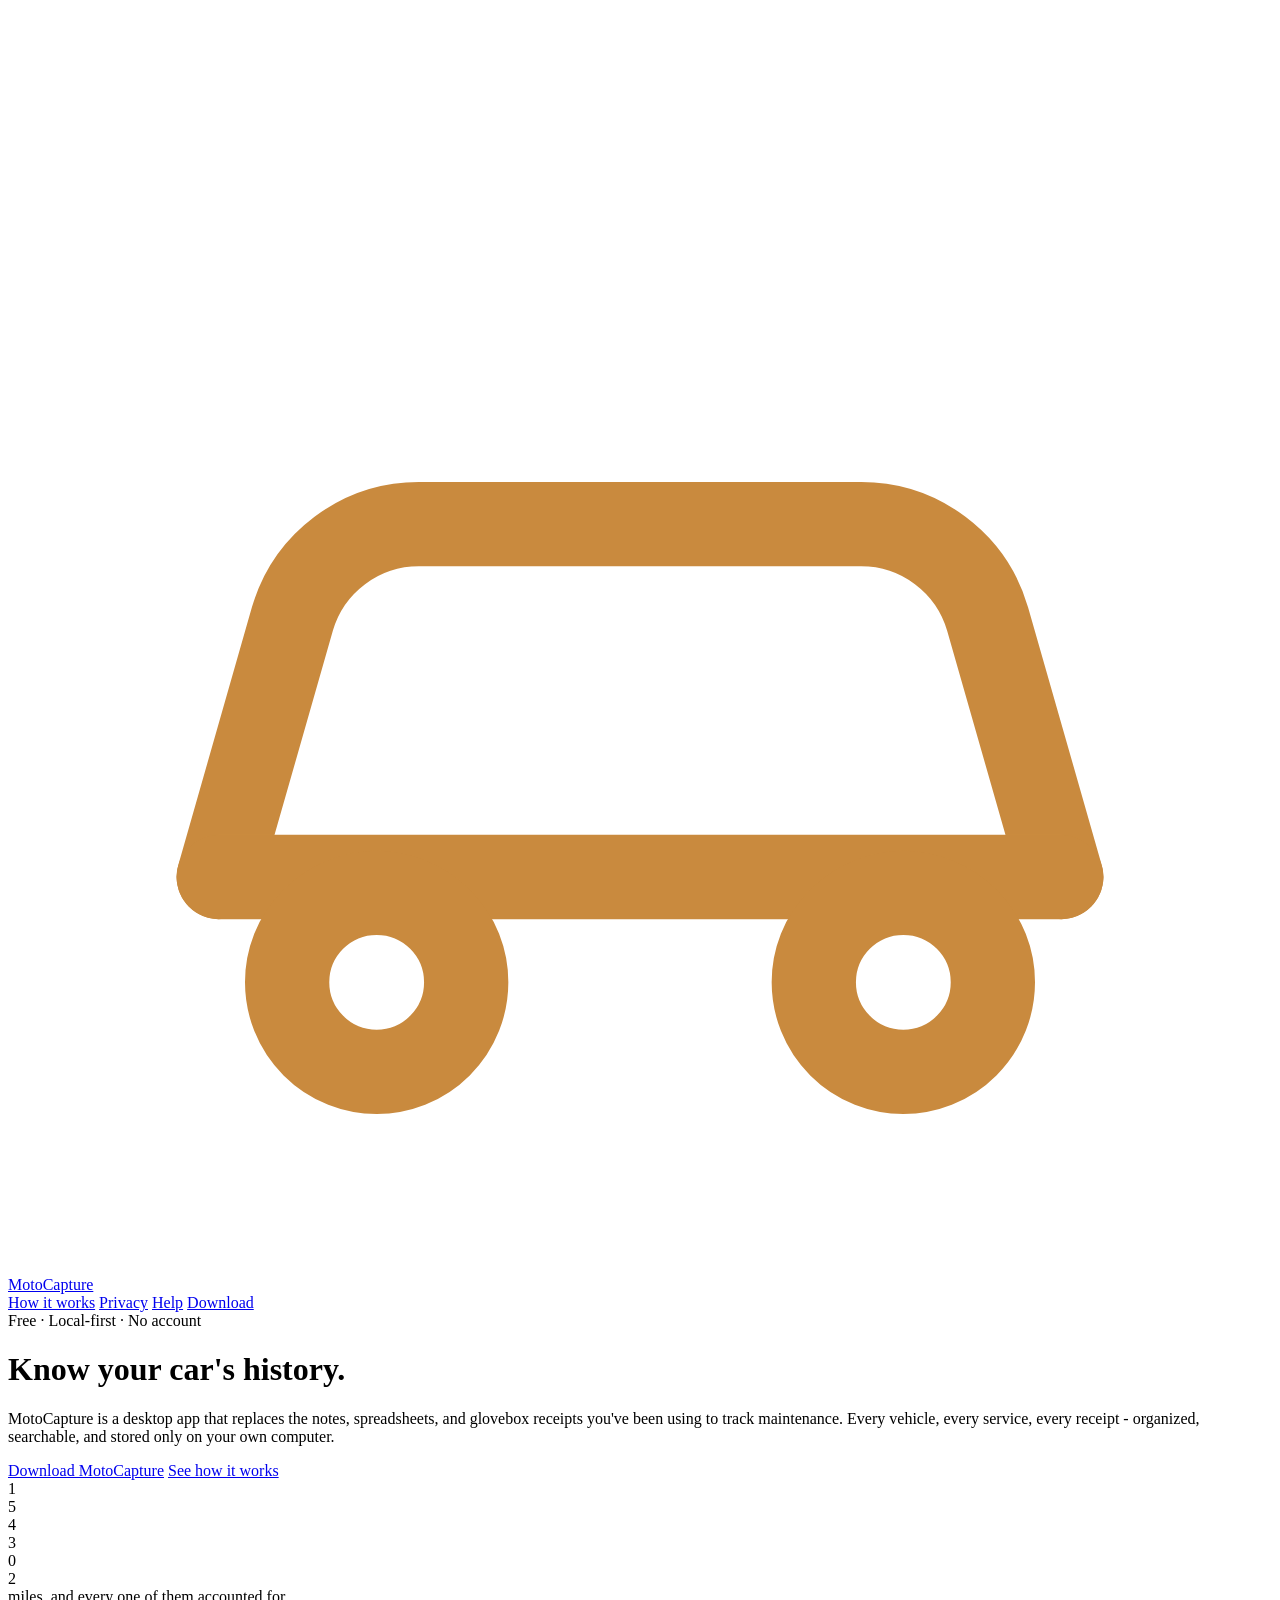
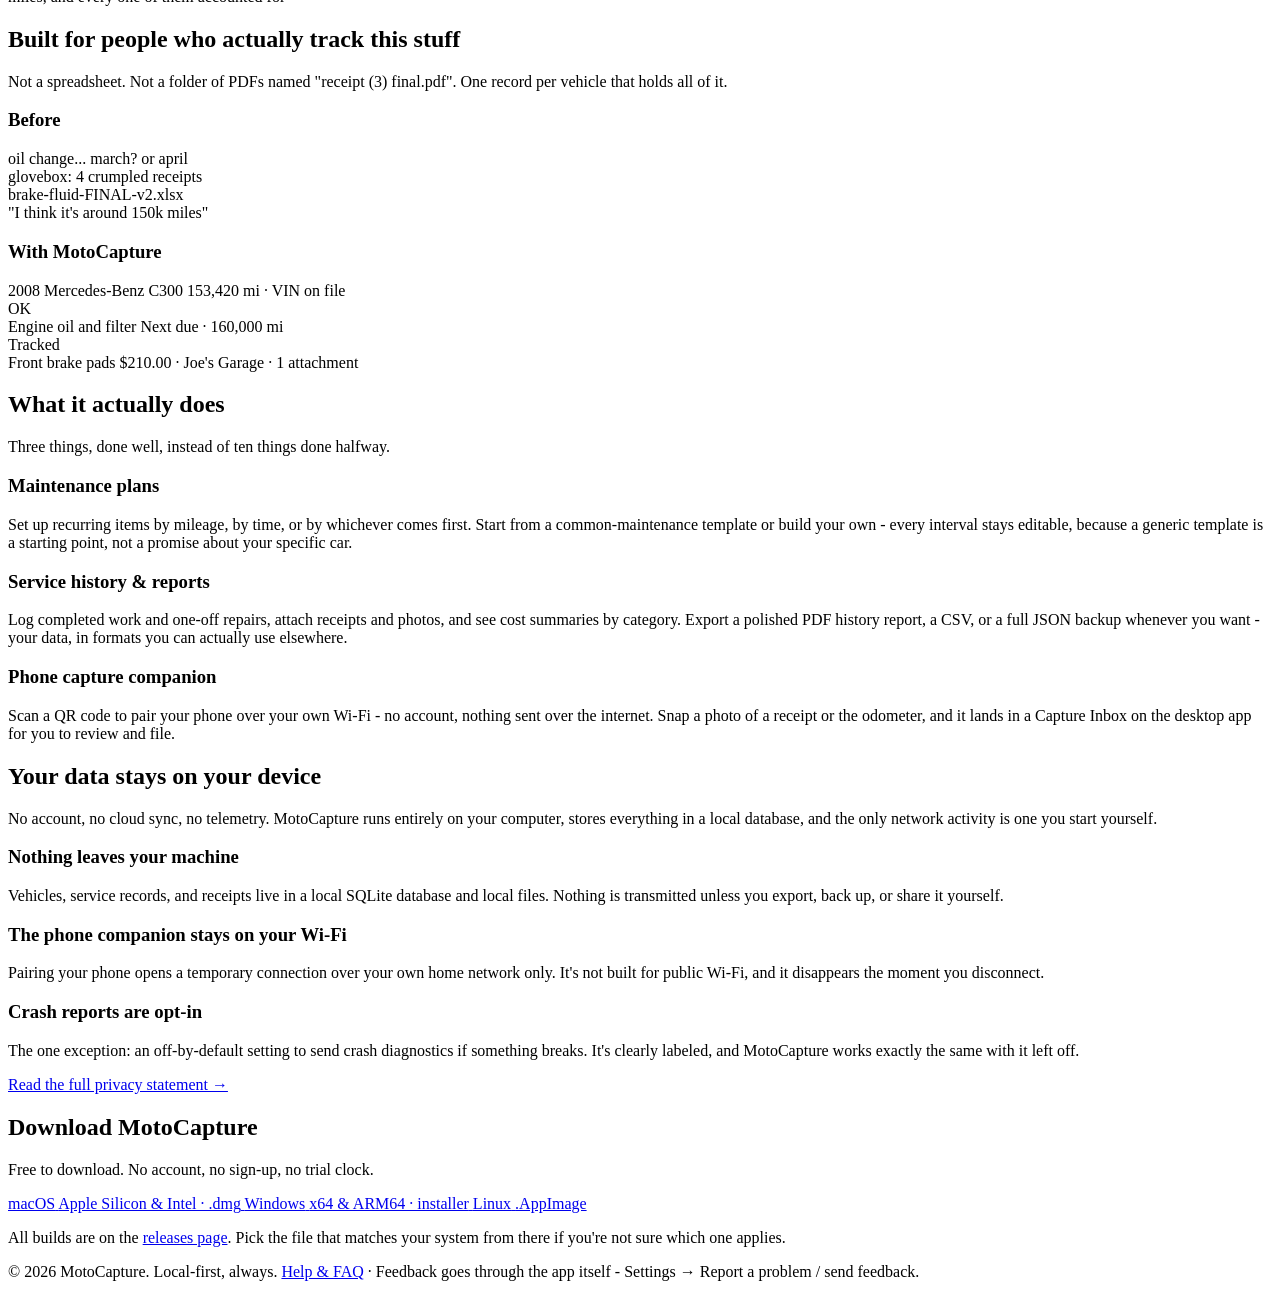
==== docs/index.html @ 17eb9c95 "Add initial HTML structure for MotoCapture app This file contains the complete HTML structure for th" ====
<!doctype html>
<html lang="en">
<head>
<meta charset="UTF-8" />
<meta name="viewport" content="width=device-width, initial-scale=1.0" />
<title>MotoCapture - Know your car's history</title>
<meta name="description" content="A local-first, free, privacy-focused vehicle maintenance and ownership history app. Your data stays on your device." />
<link rel="icon" type="image/svg+xml" href="data:image/svg+xml,%3Csvg xmlns='http://www.w3.org/2000/svg' viewBox='0 0 24 24'%3E%3Crect width='24' height='24' rx='5' fill='%2314161a'/%3E%3Cpath d='M4 16.5 5.4 11.6A2.5 2.5 0 0 1 7.8 9.8h8.4a2.5 2.5 0 0 1 2.4 1.8l1.4 4.9' stroke='%23c98a3e' stroke-width='1.6' fill='none' stroke-linecap='round' stroke-linejoin='round'/%3E%3Cpath d='M4 16.5h16' stroke='%23c98a3e' stroke-width='1.6' fill='none' stroke-linecap='round'/%3E%3Ccircle cx='7' cy='18.5' r='1.6' fill='%23c98a3e'/%3E%3Ccircle cx='17' cy='18.5' r='1.6' fill='%23c98a3e'/%3E%3C/svg%3E" />
<link rel="stylesheet" href="style.css" />
</head>
<body>

<nav class="site-nav">
  <div class="wrap">
    <a class="brand" href="#top">
      <svg class="brand-mark" viewBox="0 0 24 24" fill="none" stroke="#c98a3e" stroke-width="1.6" stroke-linecap="round" stroke-linejoin="round">
        <path d="M4 16.5 5.4 11.6A2.5 2.5 0 0 1 7.8 9.8h8.4a2.5 2.5 0 0 1 2.4 1.8l1.4 4.9" />
        <path d="M4 16.5h16" />
        <circle cx="7" cy="18.5" r="1.7" />
        <circle cx="17" cy="18.5" r="1.7" />
      </svg>
      MotoCapture
    </a>
    <div class="nav-links">
      <a href="#how-it-works">How it works</a>
      <a href="#privacy">Privacy</a>
      <a href="help.html">Help</a>
      <a href="#download" class="nav-cta">Download</a>
    </div>
  </div>
</nav>

<header class="hero" id="top">
  <div class="wrap">
    <span class="eyebrow">Free · Local-first · No account</span>
    <h1>Know your car's history.</h1>
    <p class="lede">
      MotoCapture is a desktop app that replaces the notes, spreadsheets, and glovebox
      receipts you've been using to track maintenance. Every vehicle, every service,
      every receipt - organized, searchable, and stored only on your own computer.
    </p>

    <div class="hero-ctas">
      <a class="btn btn-primary" href="#download">Download MotoCapture</a>
      <a class="btn btn-secondary" href="#how-it-works">See how it works</a>
    </div>

    <div>
      <div class="odometer" id="odometer" aria-hidden="true">
        <div class="odometer-digit"><span data-d>1</span></div>
        <div class="odometer-digit"><span data-d>5</span></div>
        <div class="odometer-digit"><span data-d>4</span></div>
        <div class="odometer-digit"><span data-d>3</span></div>
        <div class="odometer-digit"><span data-d>0</span></div>
        <div class="odometer-digit"><span data-d>2</span></div>
      </div>
      <div class="odometer-caption">miles, and every one of them accounted for</div>
    </div>
  </div>
</header>

<section class="block" id="how-it-works">
  <div class="wrap">
    <h2>Built for people who actually track this stuff</h2>
    <p class="section-lede">
      Not a spreadsheet. Not a folder of PDFs named "receipt (3) final.pdf". One record per
      vehicle that holds all of it.
    </p>

    <div class="compare">
      <div class="compare-col">
        <h3>Before</h3>
        <div class="scatter-notes">
          <div class="scatter-note">oil change... march? or april</div>
          <div class="scatter-note">glovebox: 4 crumpled receipts</div>
          <div class="scatter-note">brake-fluid-FINAL-v2.xlsx</div>
          <div class="scatter-note">"I think it's around 150k miles"</div>
        </div>
      </div>
      <div class="compare-col">
        <h3>With MotoCapture</h3>
        <div class="mock-row">
          <div>
            <span class="mname">2008 Mercedes-Benz C300</span>
            <span class="mmeta">153,420 mi · VIN on file</span>
          </div>
          <span class="mock-badge">OK</span>
        </div>
        <div class="mock-row">
          <div>
            <span class="mname">Engine oil and filter</span>
            <span class="mmeta">Next due · 160,000 mi</span>
          </div>
          <span class="mock-badge">Tracked</span>
        </div>
        <div class="mock-row">
          <div>
            <span class="mname">Front brake pads</span>
            <span class="mmeta">$210.00 · Joe's Garage · 1 attachment</span>
          </div>
        </div>
      </div>
    </div>
  </div>
</section>

<section class="block">
  <div class="wrap">
    <h2>What it actually does</h2>
    <p class="section-lede">Three things, done well, instead of ten things done halfway.</p>

    <div class="feature-row">
      <h3>Maintenance plans</h3>
      <p>
        Set up recurring items by mileage, by time, or by whichever comes first. Start from
        a common-maintenance template or build your own - every interval stays editable,
        because a generic template is a starting point, not a promise about your specific car.
      </p>
    </div>

    <div class="feature-row">
      <h3>Service history &amp; reports</h3>
      <p>
        Log completed work and one-off repairs, attach receipts and photos, and see cost
        summaries by category. Export a polished PDF history report, a CSV, or a full JSON
        backup whenever you want - your data, in formats you can actually use elsewhere.
      </p>
    </div>

    <div class="feature-row">
      <h3>Phone capture companion</h3>
      <p>
        Scan a QR code to pair your phone over your own Wi-Fi - no account, nothing sent
        over the internet. Snap a photo of a receipt or the odometer, and it lands in a
        Capture Inbox on the desktop app for you to review and file.
      </p>
    </div>
  </div>
</section>

<section class="block" id="privacy">
  <div class="wrap">
    <h2>Your data stays on your device</h2>
    <p class="section-lede">
      No account, no cloud sync, no telemetry. MotoCapture runs entirely on your computer,
      stores everything in a local database, and the only network activity is one you
      start yourself.
    </p>

    <div class="feature-row">
      <h3>Nothing leaves your machine</h3>
      <p>
        Vehicles, service records, and receipts live in a local SQLite database and local
        files. Nothing is transmitted unless you export, back up, or share it yourself.
      </p>
    </div>

    <div class="feature-row">
      <h3>The phone companion stays on your Wi-Fi</h3>
      <p>
        Pairing your phone opens a temporary connection over your own home network only.
        It's not built for public Wi-Fi, and it disappears the moment you disconnect.
      </p>
    </div>

    <div class="feature-row">
      <h3>Crash reports are opt-in</h3>
      <p>
        The one exception: an off-by-default setting to send crash diagnostics if
        something breaks. It's clearly labeled, and MotoCapture works exactly the same
        with it left off.
      </p>
    </div>

    <p class="fineprint"><a href="help.html#privacy">Read the full privacy statement →</a></p>
  </div>
</section>

<section class="block" id="download">
  <div class="wrap">
    <h2>Download MotoCapture</h2>
    <p class="section-lede">Free to download. No account, no sign-up, no trial clock.</p>

    <div class="download-grid" id="download-grid">
      <a class="download-card" data-os="mac" href="https://github.com/JaggerO/motocapture-releases/releases/latest">
        <span class="os">macOS</span>
        <span class="fmt">Apple Silicon &amp; Intel · .dmg</span>
      </a>
      <a class="download-card" data-os="windows" href="https://github.com/JaggerO/motocapture-releases/releases/latest">
        <span class="os">Windows</span>
        <span class="fmt">x64 &amp; ARM64 · installer</span>
      </a>
      <a class="download-card" data-os="linux" href="https://github.com/JaggerO/motocapture-releases/releases/latest">
        <span class="os">Linux</span>
        <span class="fmt">.AppImage</span>
      </a>
    </div>

    <p class="fineprint">
      All builds are on the
      <a href="https://github.com/JaggerO/motocapture-releases/releases/latest">releases page</a>.
      Pick the file that matches your system from there if you're not sure which one applies.
    </p>
  </div>
</section>

<footer>
  <div class="wrap">
    <span>© <span id="year"></span> MotoCapture. Local-first, always.</span>
    <span>
      <a href="help.html">Help &amp; FAQ</a> ·
      Feedback goes through the app itself - Settings → Report a problem / send feedback.
    </span>
  </div>
</footer>

<script>
  document.getElementById('year').textContent = new Date().getFullYear();

  // Highlights the download card matching the visitor's OS - doesn't
  // change where any button links to (every card points at the same
  // releases page), just points at the likely-right one.
  (function highlightPlatform() {
    var ua = navigator.userAgent;
    var os = /Mac/.test(ua) ? 'mac' : /Win/.test(ua) ? 'windows' : /Linux/.test(ua) ? 'linux' : null;
    if (!os) return;
    var card = document.querySelector('.download-card[data-os="' + os + '"]');
    if (card) card.classList.add('recommended');
  })();

  // Ambient odometer tick - a slow, occasional increment, not a fast
  // arcade-style counter. Frozen for reduced-motion users.
  (function tickOdometer() {
    var prefersReduced = window.matchMedia('(prefers-reduced-motion: reduce)').matches;
    if (prefersReduced) return;

    var digits = Array.prototype.slice.call(
      document.querySelectorAll('#odometer [data-d]')
    );

    function increment() {
      for (var i = digits.length - 1; i >= 0; i--) {
        var el = digits[i];
        var val = parseInt(el.textContent, 10);
        var next = (val + 1) % 10;
        el.textContent = String(next);
        el.style.transform = 'translateY(-4px)';
        setTimeout(function (e) { e.style.transform = 'translateY(0)'; }, 120, el);
        if (next !== 0) break; // only carry into the next wheel on rollover
      }
    }

    setInterval(increment, 4000);
  })();
</script>

</body>
</html>
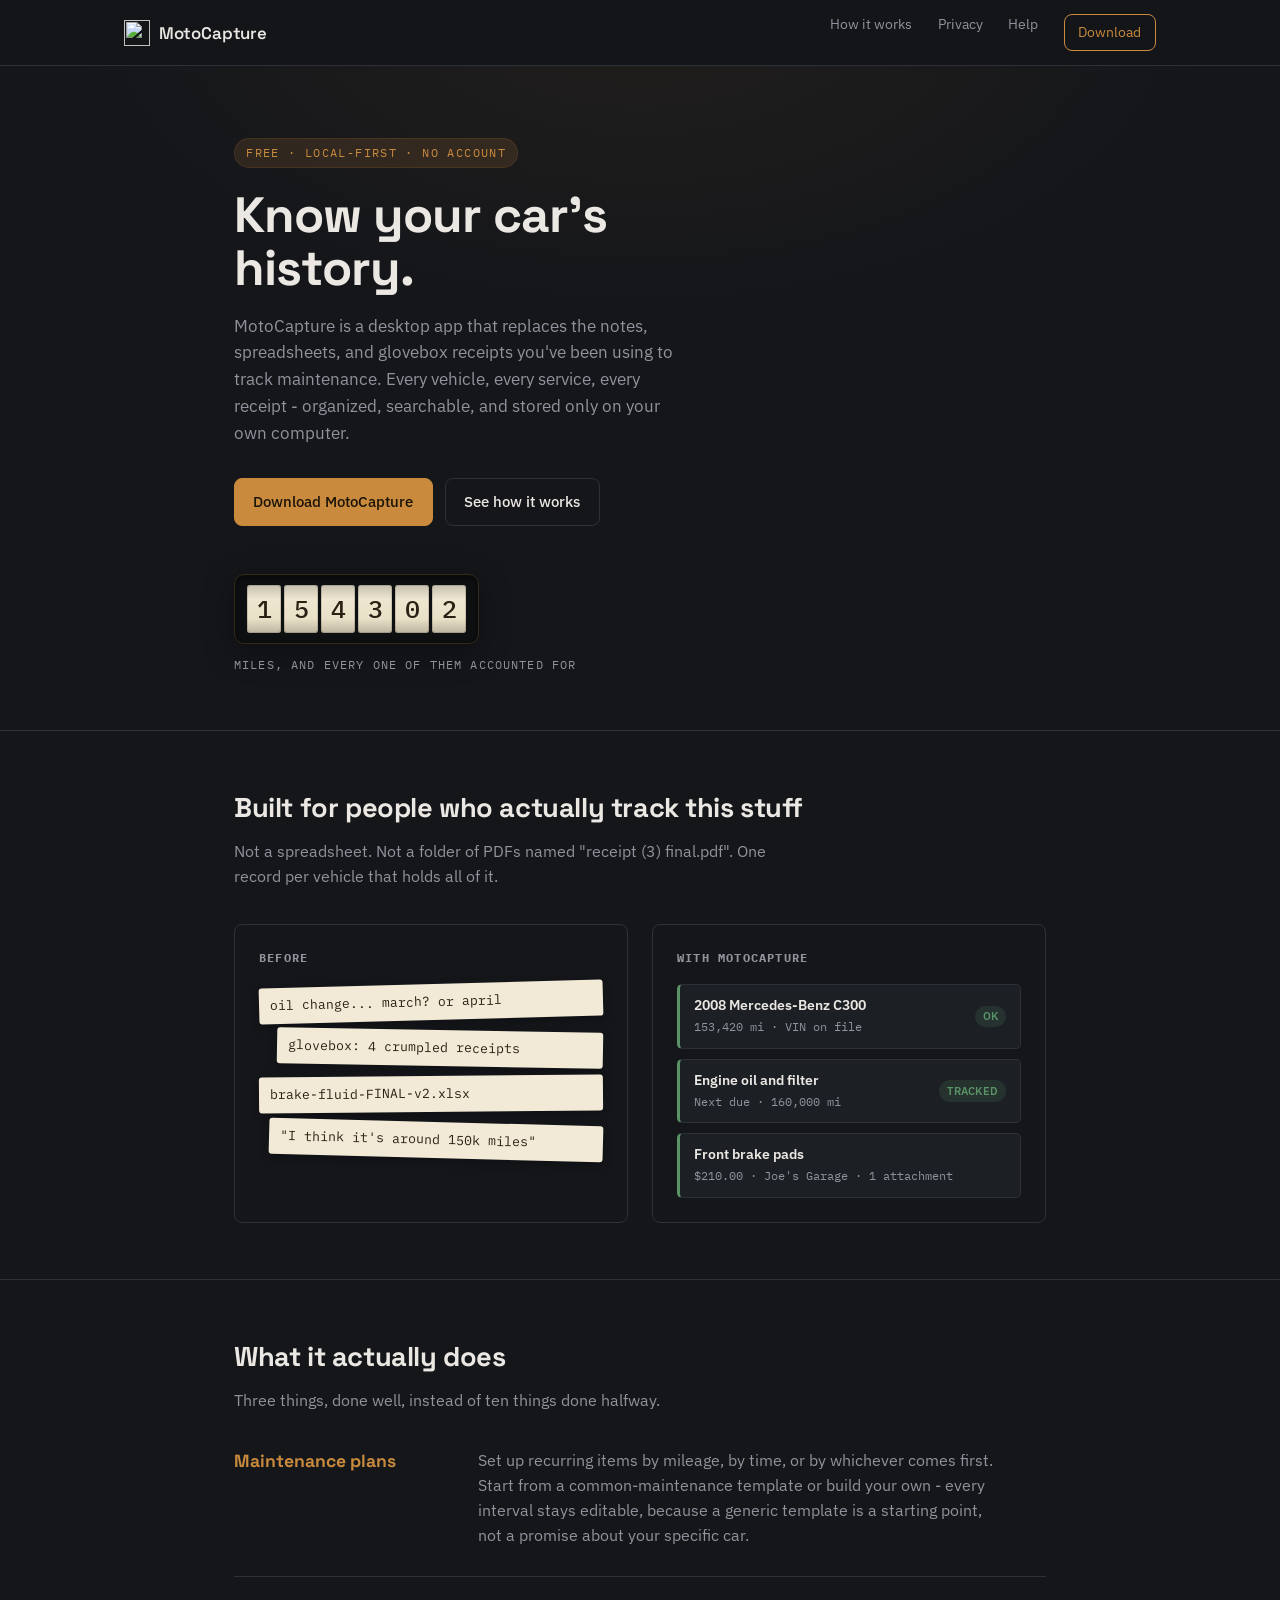
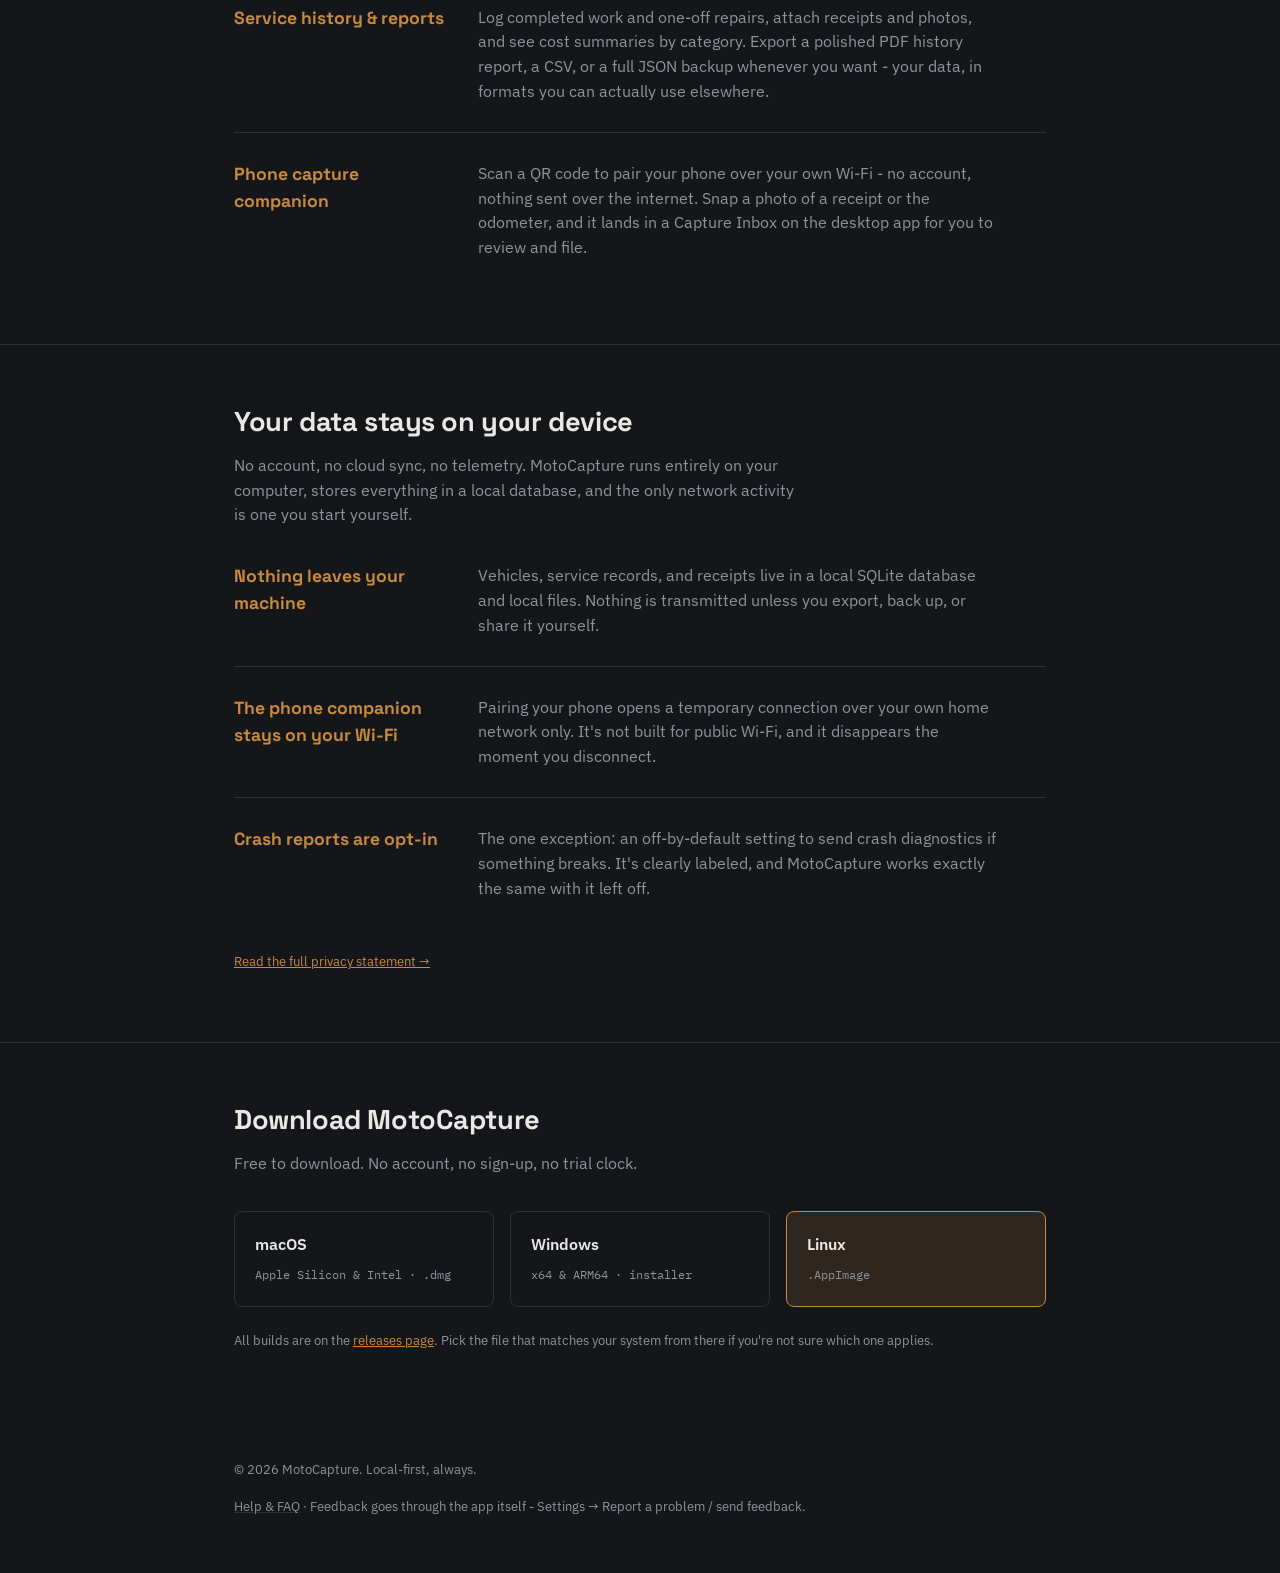
==== commit 00eecd4d: "Replace SVG logo with PNG image" ====
--- a/docs/index.html
+++ b/docs/index.html
@@ -5,7 +5,7 @@
 <meta name="viewport" content="width=device-width, initial-scale=1.0" />
 <title>MotoCapture - Know your car's history</title>
 <meta name="description" content="A local-first, free, privacy-focused vehicle maintenance and ownership history app. Your data stays on your device." />
-<link rel="icon" type="image/svg+xml" href="data:image/svg+xml,%3Csvg xmlns='http://www.w3.org/2000/svg' viewBox='0 0 24 24'%3E%3Crect width='24' height='24' rx='5' fill='%2314161a'/%3E%3Cpath d='M4 16.5 5.4 11.6A2.5 2.5 0 0 1 7.8 9.8h8.4a2.5 2.5 0 0 1 2.4 1.8l1.4 4.9' stroke='%23c98a3e' stroke-width='1.6' fill='none' stroke-linecap='round' stroke-linejoin='round'/%3E%3Cpath d='M4 16.5h16' stroke='%23c98a3e' stroke-width='1.6' fill='none' stroke-linecap='round'/%3E%3Ccircle cx='7' cy='18.5' r='1.6' fill='%23c98a3e'/%3E%3Ccircle cx='17' cy='18.5' r='1.6' fill='%23c98a3e'/%3E%3C/svg%3E" />
+<link rel="icon" type="image/png" href="favicon.png" />
 <link rel="stylesheet" href="style.css" />
 </head>
 <body>
@@ -13,12 +13,7 @@
 <nav class="site-nav">
   <div class="wrap">
     <a class="brand" href="#top">
-      <svg class="brand-mark" viewBox="0 0 24 24" fill="none" stroke="#c98a3e" stroke-width="1.6" stroke-linecap="round" stroke-linejoin="round">
-        <path d="M4 16.5 5.4 11.6A2.5 2.5 0 0 1 7.8 9.8h8.4a2.5 2.5 0 0 1 2.4 1.8l1.4 4.9" />
-        <path d="M4 16.5h16" />
-        <circle cx="7" cy="18.5" r="1.7" />
-        <circle cx="17" cy="18.5" r="1.7" />
-      </svg>
+      <img class="brand-mark" src="logo.png" alt="" width="26" height="26" />
       MotoCapture
     </a>
     <div class="nav-links">
--- a/docs/style.css
+++ b/docs/style.css
@@ -0,0 +1,476 @@
+@import url('https://fonts.googleapis.com/css2?family=Space+Grotesk:wght@500;600;700&family=IBM+Plex+Sans:wght@400;500;600&family=IBM+Plex+Mono:wght@400;500&display=swap');
+
+:root {
+  --bg: #14161a;
+  --surface: #1c1f24;
+  --surface-2: #20242b;
+  --border: #2c3038;
+  --text: #ebe8e3;
+  --text-muted: #8f939b;
+  --accent: #c98a3e;
+  --accent-hover: #dd9c4f;
+  --accent-muted: rgba(201, 138, 62, 0.14);
+  --verdigris: #5a9367;
+  --paper: #f2ead6;
+  --paper-ink: #2a2114;
+  --radius: 8px;
+  --font-display: 'Space Grotesk', sans-serif;
+  --font-body: 'IBM Plex Sans', -apple-system, 'Segoe UI', sans-serif;
+  --font-mono: 'IBM Plex Mono', ui-monospace, 'SF Mono', monospace;
+  --content-width: 860px;
+}
+
+* { box-sizing: border-box; }
+
+html { scroll-behavior: smooth; }
+
+body {
+  margin: 0;
+  background: var(--bg);
+  color: var(--text);
+  font-family: var(--font-body);
+  line-height: 1.55;
+}
+
+img, svg { max-width: 100%; }
+
+a { color: var(--accent); }
+a:hover { color: var(--accent-hover); }
+
+.mono { font-family: var(--font-mono); font-variant-numeric: tabular-nums; }
+
+.wrap {
+  max-width: var(--content-width);
+  margin: 0 auto;
+  padding: 0 1.5rem;
+}
+
+/* --- Nav --- */
+
+.site-nav {
+  position: sticky;
+  top: 0;
+  z-index: 20;
+  background: rgba(20, 22, 26, 0.88);
+  backdrop-filter: blur(8px);
+  border-bottom: 1px solid var(--border);
+}
+
+.site-nav .wrap {
+  max-width: 1080px;
+  display: flex;
+  align-items: center;
+  justify-content: space-between;
+  padding-top: 0.9rem;
+  padding-bottom: 0.9rem;
+}
+
+.brand {
+  display: flex;
+  align-items: center;
+  gap: 0.55rem;
+  text-decoration: none;
+  color: var(--text);
+  font-family: var(--font-display);
+  font-weight: 600;
+  font-size: 1.05rem;
+  letter-spacing: -0.01em;
+}
+
+.brand-mark {
+  width: 26px;
+  height: 26px;
+  flex-shrink: 0;
+}
+
+.nav-links {
+  display: flex;
+  gap: 1.6rem;
+  font-size: 0.88rem;
+}
+
+.nav-links a {
+  color: var(--text-muted);
+  text-decoration: none;
+}
+
+.nav-links a:hover { color: var(--text); }
+
+.nav-cta {
+  border: 1px solid var(--accent);
+  color: var(--accent) !important;
+  border-radius: var(--radius);
+  padding: 0.4rem 0.85rem;
+}
+
+.nav-cta:hover {
+  background: var(--accent-muted);
+  color: var(--accent-hover) !important;
+}
+
+/* --- Hero --- */
+
+.hero {
+  padding: 4.5rem 0 3.5rem;
+  border-bottom: 1px solid var(--border);
+  background:
+    radial-gradient(ellipse 900px 500px at 50% -10%, rgba(201, 138, 62, 0.08), transparent 65%),
+    var(--bg);
+}
+
+.eyebrow {
+  display: inline-block;
+  font-family: var(--font-mono);
+  font-size: 0.72rem;
+  letter-spacing: 0.12em;
+  text-transform: uppercase;
+  color: var(--accent);
+  border: 1px solid var(--accent-muted);
+  background: var(--accent-muted);
+  border-radius: 999px;
+  padding: 0.3rem 0.7rem;
+  margin-bottom: 1.25rem;
+}
+
+.hero h1 {
+  font-family: var(--font-display);
+  font-size: clamp(2.1rem, 4.4vw, 3.1rem);
+  line-height: 1.08;
+  letter-spacing: -0.02em;
+  margin: 0 0 1.1rem;
+  max-width: 15ch;
+}
+
+.hero p.lede {
+  font-size: 1.08rem;
+  color: var(--text-muted);
+  max-width: 46ch;
+  margin: 0 0 2rem;
+}
+
+.hero-ctas {
+  display: flex;
+  gap: 0.75rem;
+  flex-wrap: wrap;
+  margin-bottom: 3rem;
+}
+
+.btn {
+  display: inline-flex;
+  align-items: center;
+  gap: 0.5rem;
+  font-family: var(--font-body);
+  font-size: 0.92rem;
+  font-weight: 500;
+  text-decoration: none;
+  border-radius: var(--radius);
+  padding: 0.72rem 1.15rem;
+  border: 1px solid transparent;
+  transition: background 0.12s ease, border-color 0.12s ease, transform 0.12s ease;
+}
+
+.btn:active { transform: translateY(1px); }
+
+.btn-primary {
+  background: var(--accent);
+  color: #1a1408 !important;
+  border-color: var(--accent);
+}
+.btn-primary:hover { background: var(--accent-hover); border-color: var(--accent-hover); }
+
+.btn-secondary {
+  background: transparent;
+  color: var(--text) !important;
+  border-color: var(--border);
+}
+.btn-secondary:hover { background: var(--surface); border-color: var(--text-muted); }
+
+/* --- Odometer signature --- */
+
+.odometer {
+  display: inline-flex;
+  gap: 3px;
+  background: #0e0f11;
+  padding: 10px 12px;
+  border-radius: 10px;
+  border: 1px solid #35291a;
+  box-shadow: inset 0 2px 6px rgba(0,0,0,0.6), 0 8px 30px rgba(0,0,0,0.35);
+}
+
+.odometer-digit {
+  width: 34px;
+  height: 48px;
+  background: linear-gradient(180deg, var(--paper), #e6dcc2);
+  border-radius: 3px;
+  display: flex;
+  align-items: center;
+  justify-content: center;
+  overflow: hidden;
+  box-shadow: inset 0 0 0 1px rgba(0,0,0,0.15);
+  position: relative;
+}
+
+.odometer-digit::after {
+  content: "";
+  position: absolute;
+  inset: 0;
+  background: linear-gradient(180deg, rgba(0,0,0,0.18), transparent 30%, transparent 70%, rgba(0,0,0,0.18));
+  pointer-events: none;
+}
+
+.odometer-digit span {
+  font-family: var(--font-mono);
+  font-weight: 500;
+  font-size: 1.55rem;
+  color: var(--paper-ink);
+  transition: transform 0.35s cubic-bezier(0.3, 0.7, 0.4, 1);
+  display: inline-block;
+}
+
+.odometer-caption {
+  font-family: var(--font-mono);
+  font-size: 0.72rem;
+  letter-spacing: 0.1em;
+  text-transform: uppercase;
+  color: var(--text-muted);
+  margin-top: 0.75rem;
+}
+
+@media (prefers-reduced-motion: reduce) {
+  .odometer-digit span { transition: none; }
+}
+
+/* --- Sections --- */
+
+section.block {
+  padding: 3.5rem 0;
+  border-bottom: 1px solid var(--border);
+}
+
+section.block:last-of-type { border-bottom: none; }
+
+.block h2 {
+  font-family: var(--font-display);
+  font-size: 1.7rem;
+  letter-spacing: -0.015em;
+  margin: 0 0 0.6rem;
+}
+
+.block > .wrap > p.section-lede {
+  color: var(--text-muted);
+  max-width: 56ch;
+  margin: 0 0 2.25rem;
+}
+
+/* Before / after */
+
+.compare {
+  display: grid;
+  grid-template-columns: 1fr 1fr;
+  gap: 1.5rem;
+}
+
+@media (max-width: 700px) {
+  .compare { grid-template-columns: 1fr; }
+}
+
+.compare-col {
+  border: 1px solid var(--border);
+  border-radius: var(--radius);
+  padding: 1.5rem;
+}
+
+.compare-col h3 {
+  font-family: var(--font-mono);
+  font-size: 0.75rem;
+  letter-spacing: 0.1em;
+  text-transform: uppercase;
+  margin: 0 0 1rem;
+  color: var(--text-muted);
+}
+
+.scatter-notes {
+  display: flex;
+  flex-direction: column;
+  gap: 0.6rem;
+}
+
+.scatter-note {
+  background: var(--paper);
+  color: var(--paper-ink);
+  font-family: var(--font-mono);
+  font-size: 0.82rem;
+  padding: 0.5rem 0.7rem;
+  border-radius: 3px;
+  box-shadow: 0 3px 8px rgba(0,0,0,0.3);
+}
+.scatter-note:nth-child(1) { transform: rotate(-1.5deg); }
+.scatter-note:nth-child(2) { transform: rotate(1deg); margin-left: 1.1rem; }
+.scatter-note:nth-child(3) { transform: rotate(-0.5deg); }
+.scatter-note:nth-child(4) { transform: rotate(1.5deg); margin-left: 0.6rem; }
+
+.mock-row {
+  display: flex;
+  justify-content: space-between;
+  align-items: center;
+  background: var(--surface);
+  border: 1px solid var(--border);
+  border-left: 3px solid var(--verdigris);
+  border-radius: 5px;
+  padding: 0.65rem 0.85rem;
+  margin-bottom: 0.6rem;
+  font-size: 0.85rem;
+}
+
+.mock-row:last-child { margin-bottom: 0; }
+
+.mock-row .mname { font-weight: 600; display: block; }
+.mock-row .mmeta { color: var(--text-muted); font-family: var(--font-mono); font-size: 0.78rem; }
+
+.mock-badge {
+  font-size: 0.66rem;
+  font-weight: 600;
+  text-transform: uppercase;
+  letter-spacing: 0.03em;
+  padding: 0.15rem 0.5rem;
+  border-radius: 999px;
+  background: rgba(90, 147, 103, 0.16);
+  color: var(--verdigris);
+}
+
+/* Feature rows */
+
+.feature-row {
+  display: grid;
+  grid-template-columns: 220px 1fr;
+  gap: 1.5rem;
+  padding: 1.75rem 0;
+  border-top: 1px solid var(--border);
+}
+
+.feature-row:first-of-type { border-top: none; padding-top: 0; }
+
+@media (max-width: 700px) {
+  .feature-row { grid-template-columns: 1fr; gap: 0.5rem; }
+}
+
+.feature-row h3 {
+  font-family: var(--font-display);
+  font-size: 1.1rem;
+  margin: 0;
+  color: var(--accent);
+}
+
+.feature-row p {
+  margin: 0;
+  color: var(--text-muted);
+  max-width: 52ch;
+}
+
+/* Download */
+
+.download-grid {
+  display: flex;
+  gap: 1rem;
+  flex-wrap: wrap;
+}
+
+.download-card {
+  flex: 1 1 220px;
+  border: 1px solid var(--border);
+  border-radius: var(--radius);
+  padding: 1.25rem;
+  text-decoration: none;
+  color: var(--text) !important;
+  transition: border-color 0.12s ease, background 0.12s ease;
+}
+
+.download-card:hover { border-color: var(--accent); background: var(--surface); }
+
+.download-card.recommended { border-color: var(--accent); background: var(--accent-muted); }
+
+.download-card .os { font-weight: 600; display: block; margin-bottom: 0.25rem; }
+.download-card .fmt { font-family: var(--font-mono); font-size: 0.78rem; color: var(--text-muted); }
+
+.fineprint {
+  margin-top: 1.5rem;
+  font-size: 0.82rem;
+  color: var(--text-muted);
+}
+
+/* Footer */
+
+footer {
+  padding: 2.5rem 0 3.5rem;
+}
+
+footer .wrap {
+  display: flex;
+  justify-content: space-between;
+  flex-wrap: wrap;
+  gap: 1rem;
+  font-size: 0.82rem;
+  color: var(--text-muted);
+}
+
+footer a { color: var(--text-muted); text-decoration: underline; text-decoration-color: var(--border); }
+footer a:hover { color: var(--text); }
+
+/* Help / privacy page */
+
+.help-toggle {
+  display: flex;
+  gap: 0.5rem;
+  margin-bottom: 2rem;
+}
+
+.help-toggle a {
+  text-decoration: none;
+  font-size: 0.85rem;
+  padding: 0.45rem 0.9rem;
+  border-radius: var(--radius);
+  border: 1px solid var(--border);
+  color: var(--text-muted) !important;
+}
+
+.help-toggle a.active {
+  border-color: var(--accent);
+  color: var(--accent) !important;
+  background: var(--accent-muted);
+}
+
+details.topic {
+  border: 1px solid var(--border);
+  border-radius: var(--radius);
+  background: var(--surface);
+  padding: 0.9rem 1.1rem;
+  margin-bottom: 0.6rem;
+}
+
+details.topic summary {
+  cursor: pointer;
+  font-weight: 500;
+  list-style: none;
+}
+details.topic summary::-webkit-details-marker { display: none; }
+details.topic summary::before { content: "+ "; color: var(--accent); font-family: var(--font-mono); }
+details.topic[open] summary::before { content: "- "; }
+
+details.topic p { color: var(--text-muted); margin: 0.75rem 0 0; }
+details.topic ol { color: var(--text-muted); padding-left: 1.2rem; }
+
+.legal-section { margin-bottom: 1.75rem; }
+.legal-section h3 { font-size: 0.95rem; margin: 0 0 0.5rem; }
+.legal-section p { color: var(--text-muted); margin: 0 0 0.5rem; }
+
+h1.page-title {
+  font-family: var(--font-display);
+  font-size: 2rem;
+  letter-spacing: -0.015em;
+  margin: 3rem 0 0.5rem;
+}
+
+p.page-lede {
+  color: var(--text-muted);
+  margin: 0 0 2rem;
+}
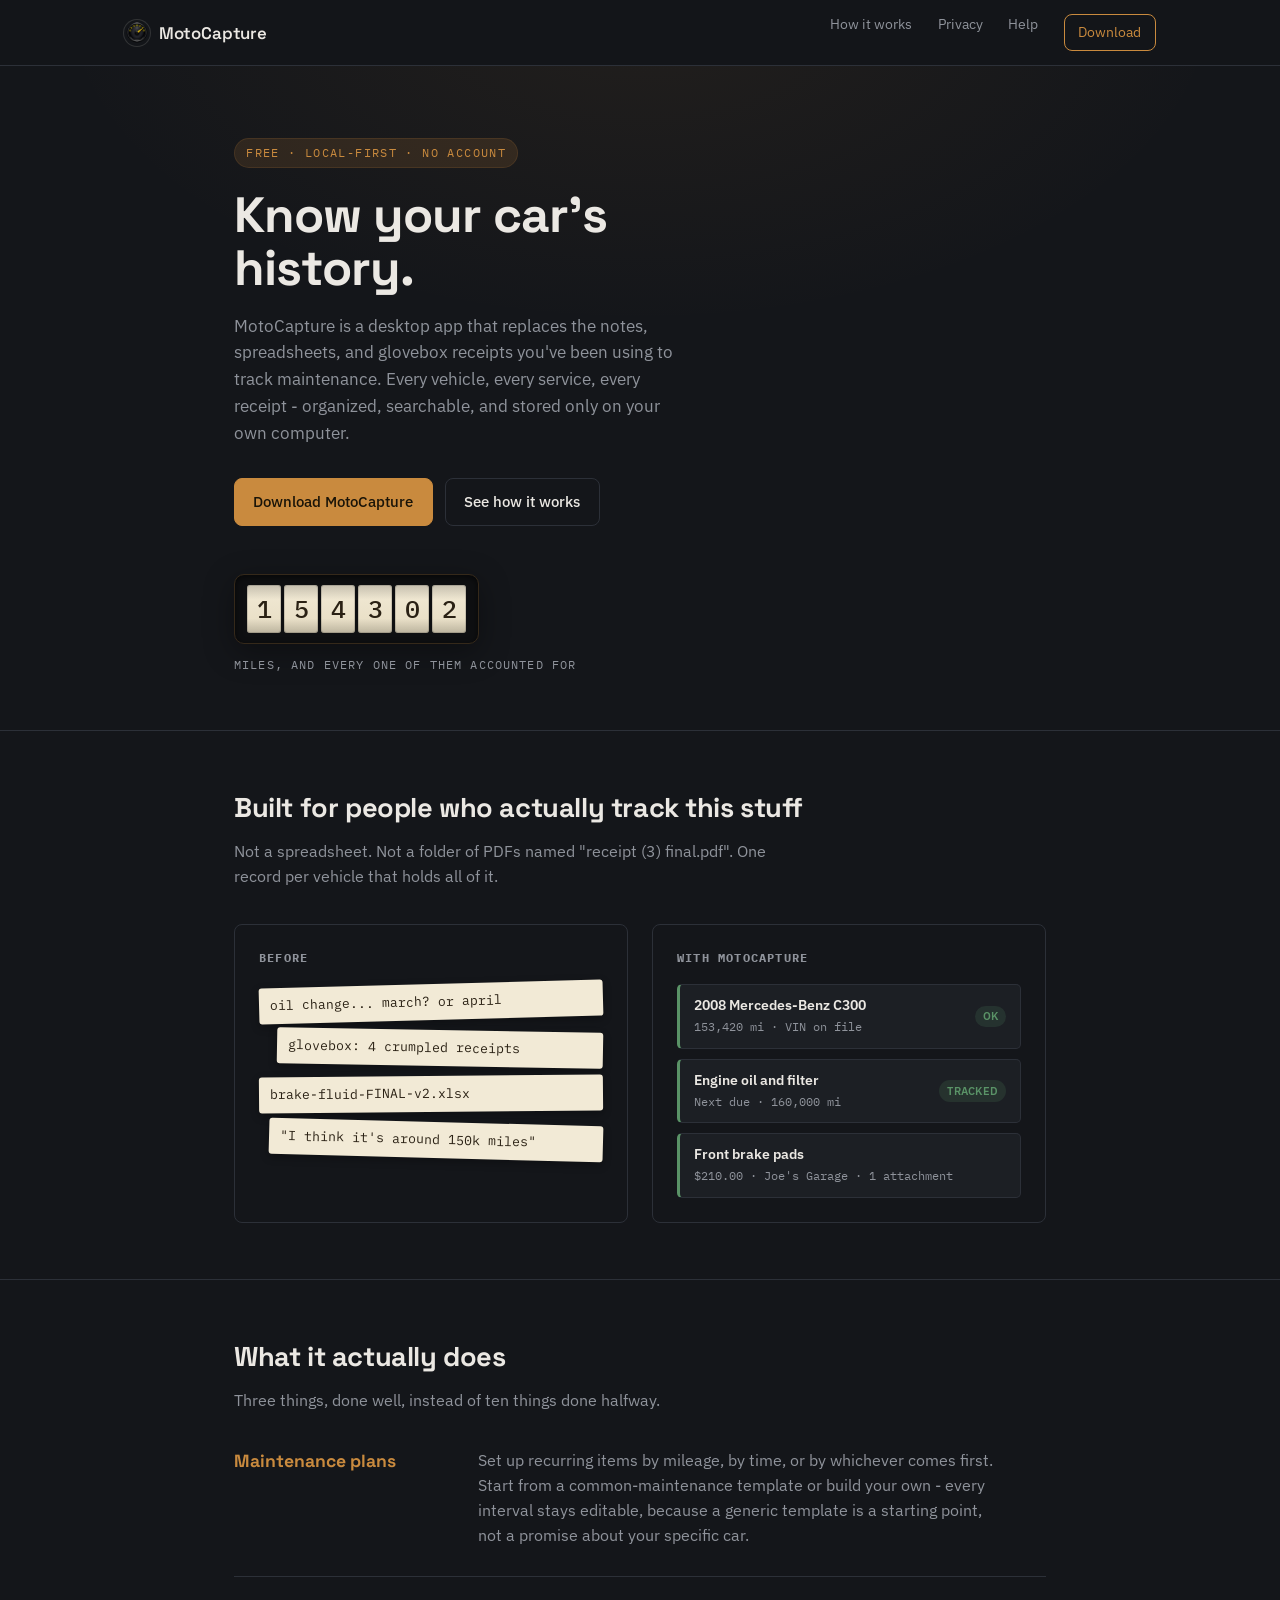
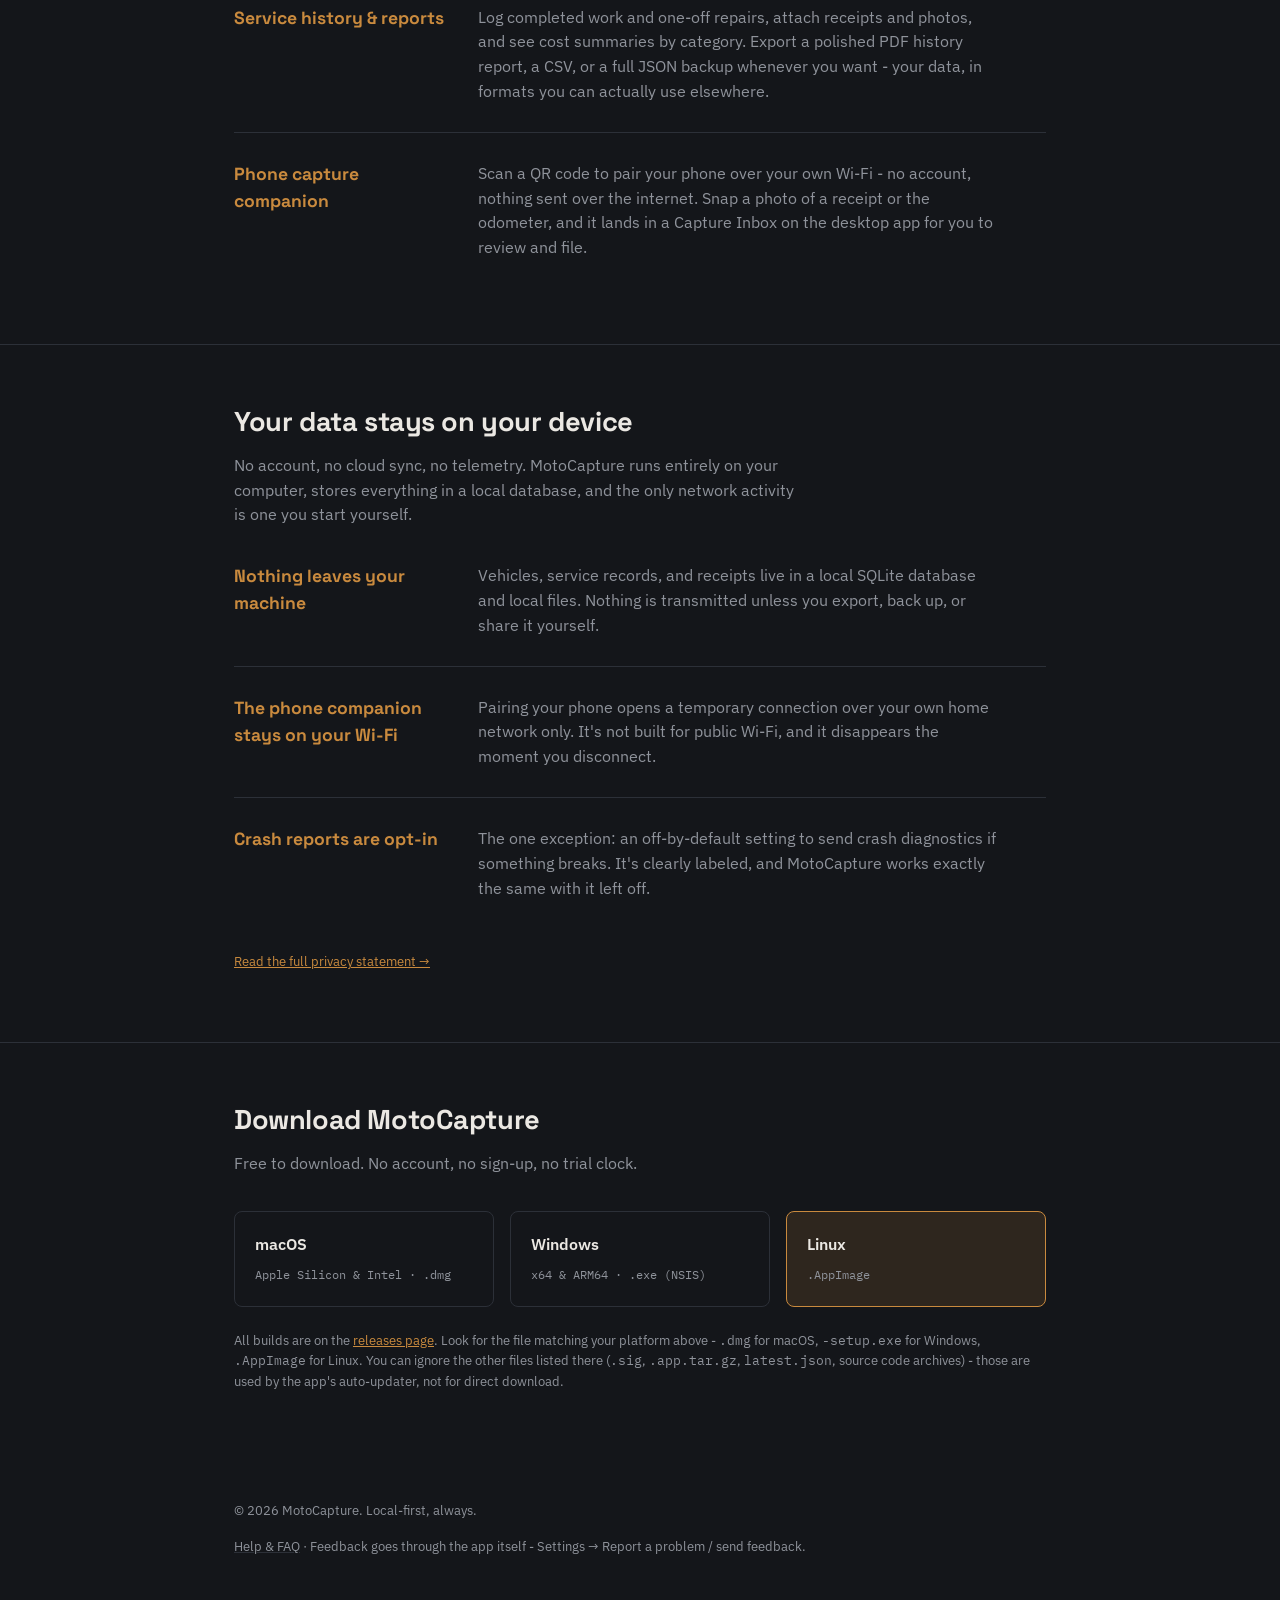
==== commit 0492a910: "Enhance download section in index.html Updated download links and instructions for Windows and macOS" ====
--- a/docs/index.html
+++ b/docs/index.html
@@ -183,7 +183,7 @@
       </a>
       <a class="download-card" data-os="windows" href="https://github.com/JaggerO/motocapture-releases/releases/latest">
         <span class="os">Windows</span>
-        <span class="fmt">x64 &amp; ARM64 · installer</span>
+        <span class="fmt">x64 &amp; ARM64 · .exe (NSIS)</span>
       </a>
       <a class="download-card" data-os="linux" href="https://github.com/JaggerO/motocapture-releases/releases/latest">
         <span class="os">Linux</span>
@@ -194,7 +194,11 @@
     <p class="fineprint">
       All builds are on the
       <a href="https://github.com/JaggerO/motocapture-releases/releases/latest">releases page</a>.
-      Pick the file that matches your system from there if you're not sure which one applies.
+      Look for the file matching your platform above - <code class="mono">.dmg</code> for macOS,
+      <code class="mono">-setup.exe</code> for Windows, <code class="mono">.AppImage</code> for
+      Linux. You can ignore the other files listed there (<code class="mono">.sig</code>,
+      <code class="mono">.app.tar.gz</code>, <code class="mono">latest.json</code>, source code
+      archives) - those are used by the app's auto-updater, not for direct download.
     </p>
   </div>
 </section>
--- a/docs/style.css
+++ b/docs/style.css
@@ -81,6 +81,8 @@
   width: 26px;
   height: 26px;
   flex-shrink: 0;
+  border-radius: 50%;
+  box-shadow: 0 0 0 1px rgba(232, 230, 226, 0.14);
 }
 
 .nav-links {
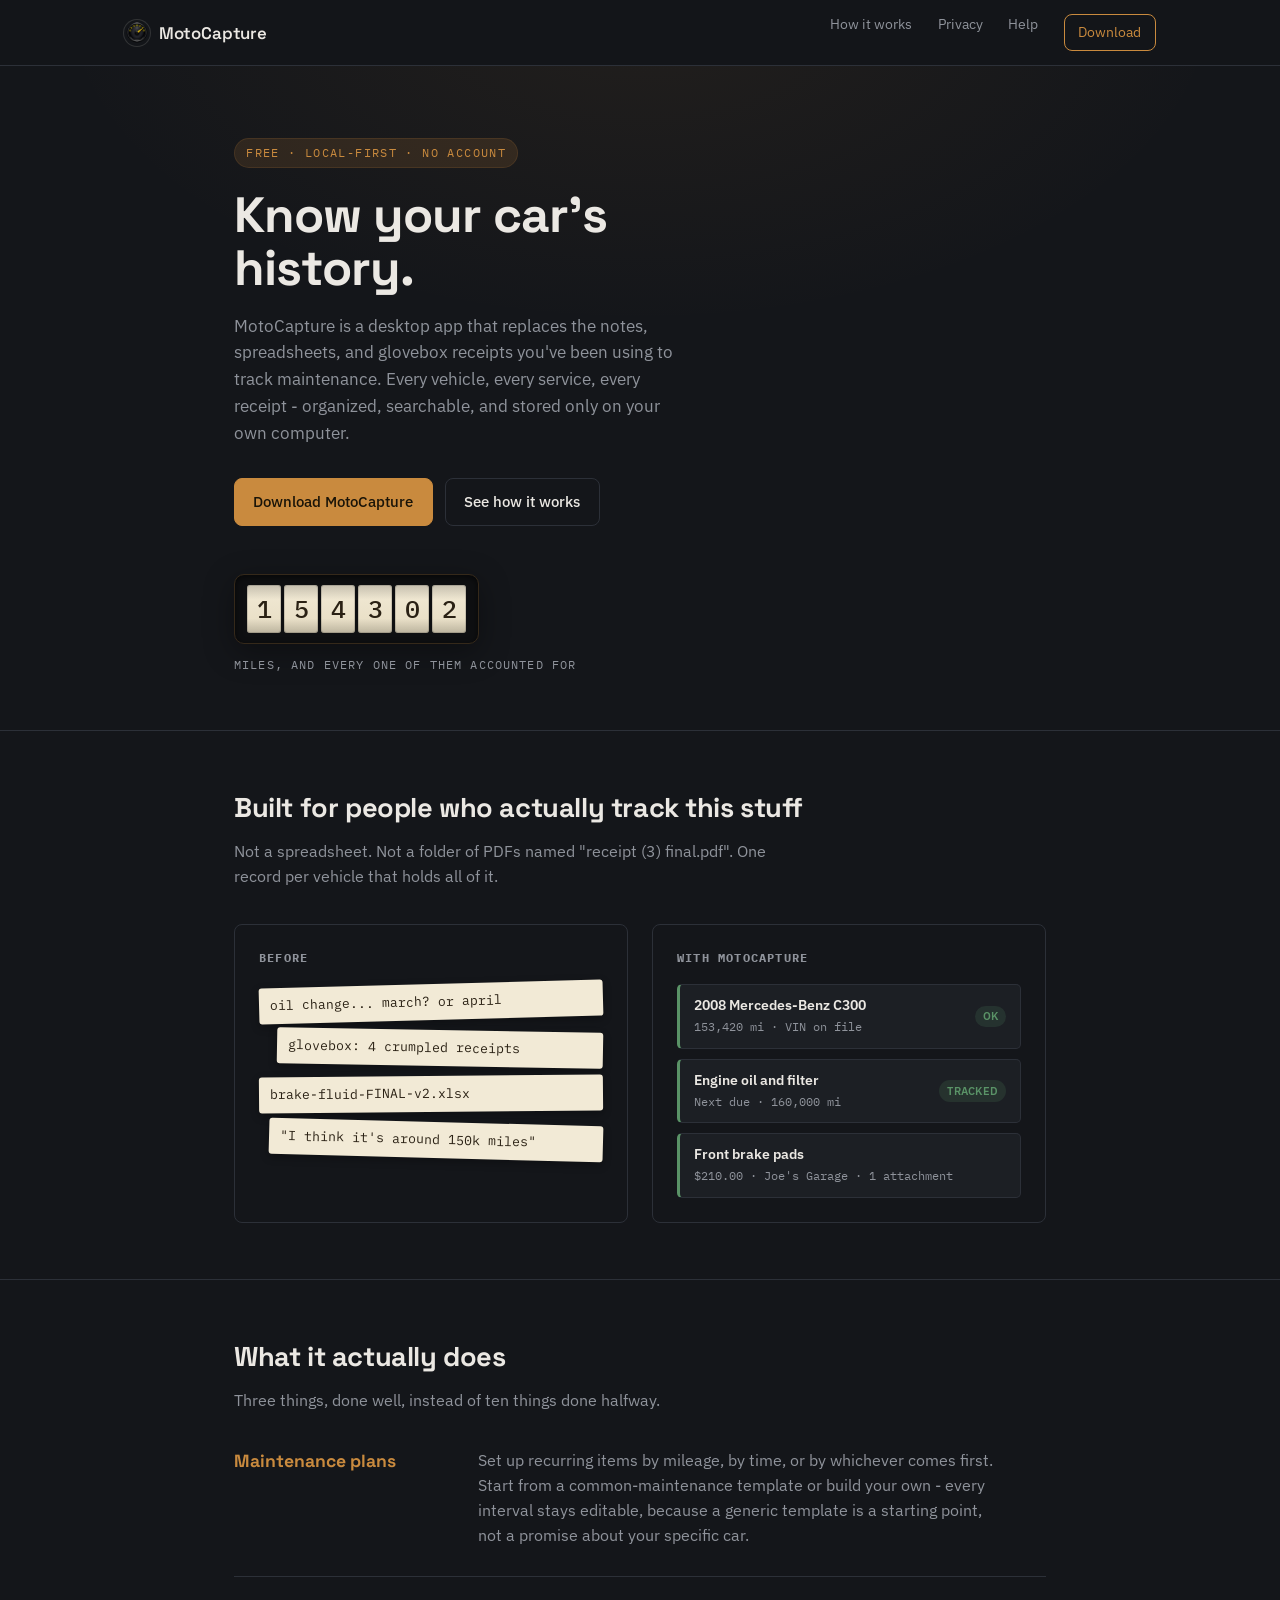
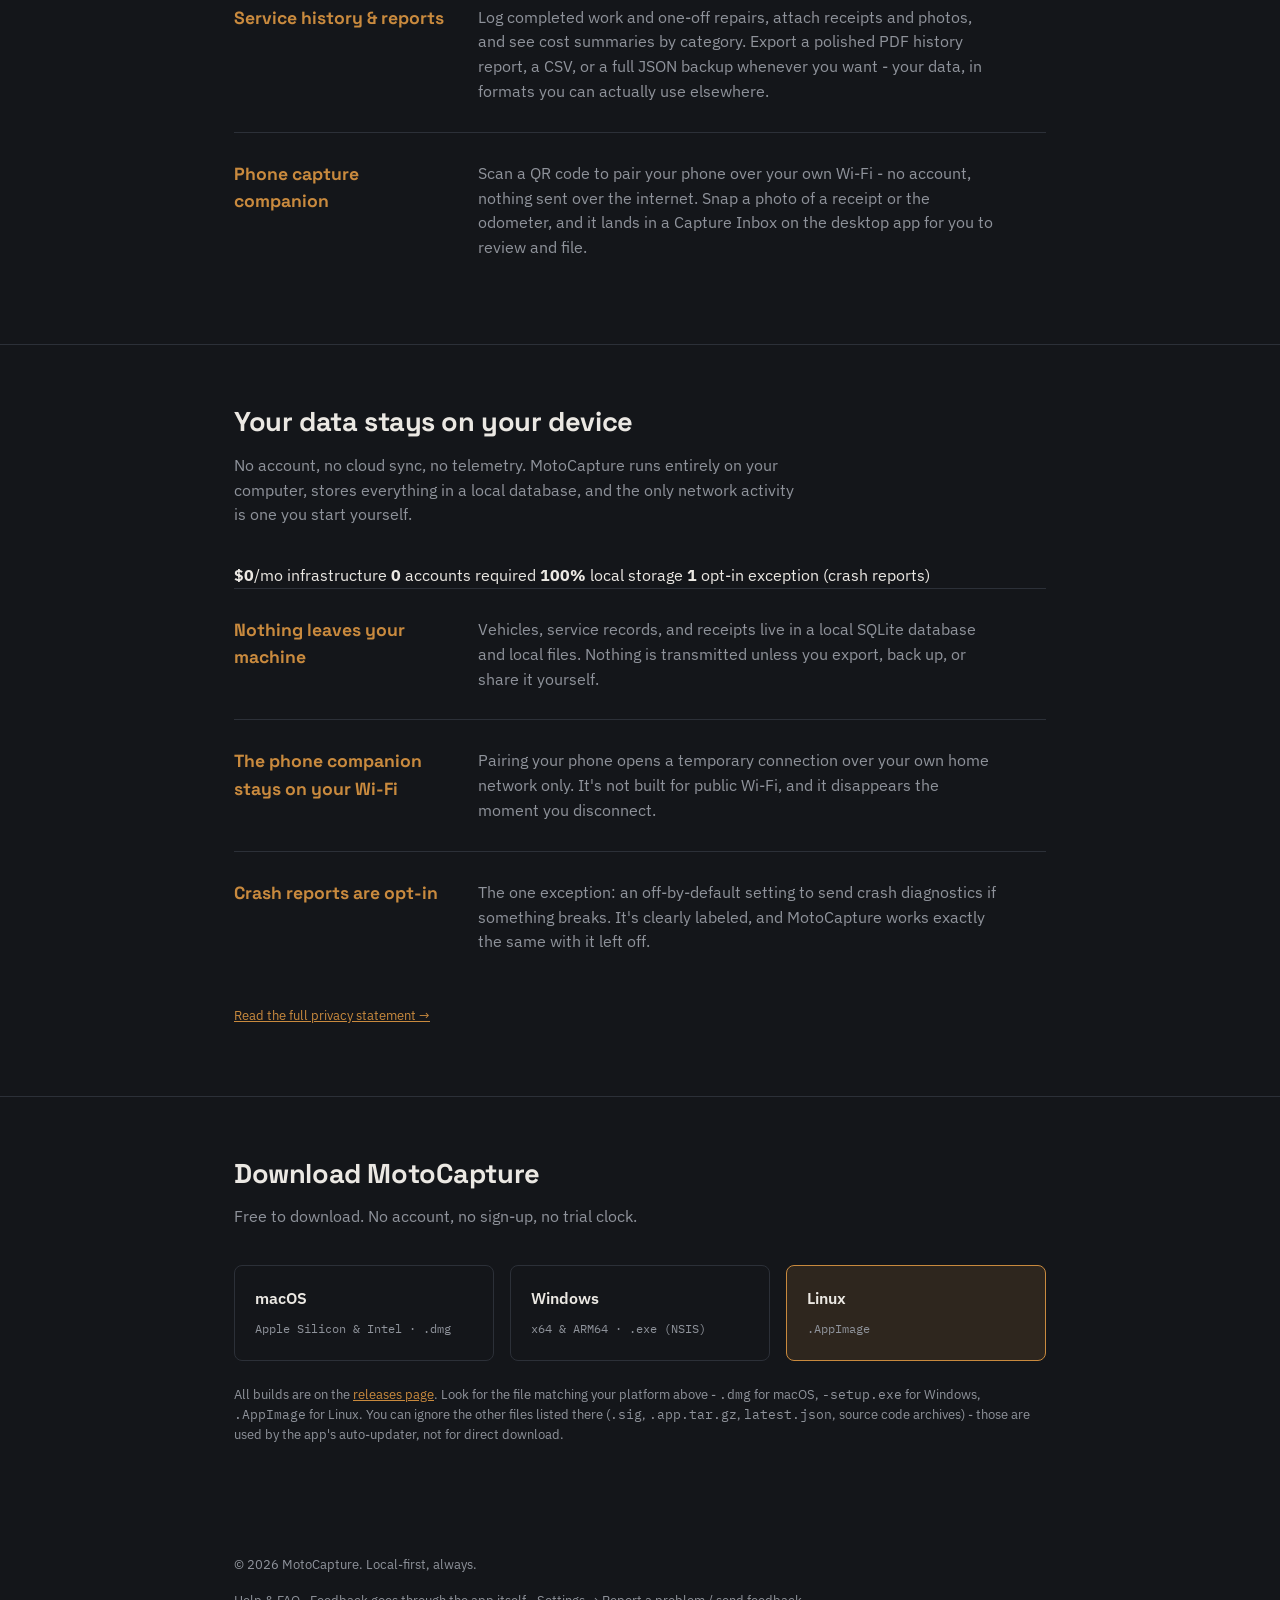
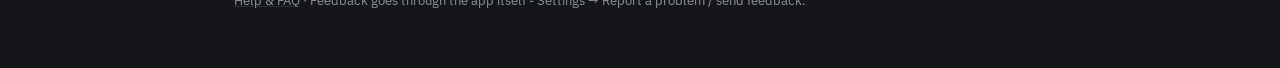
==== commit aaad1986: "Enhance index.html with reveal effects and links Updated HTML structure to reveal elements on scroll" ====
--- a/docs/index.html
+++ b/docs/index.html
@@ -26,6 +26,7 @@
 </nav>
 
 <header class="hero" id="top">
+  <div class="hero-grid" aria-hidden="true"></div>
   <div class="wrap">
     <span class="eyebrow">Free · Local-first · No account</span>
     <h1>Know your car's history.</h1>
@@ -63,7 +64,7 @@
     </p>
 
     <div class="compare">
-      <div class="compare-col">
+      <div class="compare-col reveal">
         <h3>Before</h3>
         <div class="scatter-notes">
           <div class="scatter-note">oil change... march? or april</div>
@@ -72,7 +73,7 @@
           <div class="scatter-note">"I think it's around 150k miles"</div>
         </div>
       </div>
-      <div class="compare-col">
+      <div class="compare-col reveal">
         <h3>With MotoCapture</h3>
         <div class="mock-row">
           <div>
@@ -104,7 +105,7 @@
     <h2>What it actually does</h2>
     <p class="section-lede">Three things, done well, instead of ten things done halfway.</p>
 
-    <div class="feature-row">
+    <div class="feature-row reveal">
       <h3>Maintenance plans</h3>
       <p>
         Set up recurring items by mileage, by time, or by whichever comes first. Start from
@@ -113,7 +114,7 @@
       </p>
     </div>
 
-    <div class="feature-row">
+    <div class="feature-row reveal">
       <h3>Service history &amp; reports</h3>
       <p>
         Log completed work and one-off repairs, attach receipts and photos, and see cost
@@ -122,7 +123,7 @@
       </p>
     </div>
 
-    <div class="feature-row">
+    <div class="feature-row reveal">
       <h3>Phone capture companion</h3>
       <p>
         Scan a QR code to pair your phone over your own Wi-Fi - no account, nothing sent
@@ -142,7 +143,14 @@
       start yourself.
     </p>
 
-    <div class="feature-row">
+    <div class="stats-strip">
+      <span class="stat"><strong>$0</strong>/mo infrastructure</span>
+      <span class="stat"><strong>0</strong> accounts required</span>
+      <span class="stat"><strong>100%</strong> local storage</span>
+      <span class="stat"><strong>1</strong> opt-in exception (crash reports)</span>
+    </div>
+
+    <div class="feature-row reveal">
       <h3>Nothing leaves your machine</h3>
       <p>
         Vehicles, service records, and receipts live in a local SQLite database and local
@@ -150,7 +158,7 @@
       </p>
     </div>
 
-    <div class="feature-row">
+    <div class="feature-row reveal">
       <h3>The phone companion stays on your Wi-Fi</h3>
       <p>
         Pairing your phone opens a temporary connection over your own home network only.
@@ -158,7 +166,7 @@
       </p>
     </div>
 
-    <div class="feature-row">
+    <div class="feature-row reveal">
       <h3>Crash reports are opt-in</h3>
       <p>
         The one exception: an off-by-default setting to send crash diagnostics if
@@ -177,15 +185,15 @@
     <p class="section-lede">Free to download. No account, no sign-up, no trial clock.</p>
 
     <div class="download-grid" id="download-grid">
-      <a class="download-card" data-os="mac" href="https://github.com/JaggerO/motocapture-releases/releases/latest">
+      <a class="download-card reveal" data-os="mac" href="https://github.com/JaggerO/motocapture-releases/releases/latest">
         <span class="os">macOS</span>
         <span class="fmt">Apple Silicon &amp; Intel · .dmg</span>
       </a>
-      <a class="download-card" data-os="windows" href="https://github.com/JaggerO/motocapture-releases/releases/latest">
+      <a class="download-card reveal" data-os="windows" href="https://github.com/JaggerO/motocapture-releases/releases/latest">
         <span class="os">Windows</span>
         <span class="fmt">x64 &amp; ARM64 · .exe (NSIS)</span>
       </a>
-      <a class="download-card" data-os="linux" href="https://github.com/JaggerO/motocapture-releases/releases/latest">
+      <a class="download-card reveal" data-os="linux" href="https://github.com/JaggerO/motocapture-releases/releases/latest">
         <span class="os">Linux</span>
         <span class="fmt">.AppImage</span>
       </a>
@@ -251,6 +259,29 @@
 
     setInterval(increment, 4000);
   })();
+
+  // Reveal cards/rows as they scroll into view. Static (no transition)
+  // for reduced-motion users, matching the odometer script's approach.
+  (function revealOnScroll() {
+    var prefersReduced = window.matchMedia('(prefers-reduced-motion: reduce)').matches;
+    var targets = document.querySelectorAll('.reveal');
+
+    if (prefersReduced || !('IntersectionObserver' in window)) {
+      targets.forEach(function (el) { el.classList.add('in-view'); });
+      return;
+    }
+
+    var observer = new IntersectionObserver(function (entries) {
+      entries.forEach(function (entry) {
+        if (entry.isIntersecting) {
+          entry.target.classList.add('in-view');
+          observer.unobserve(entry.target);
+        }
+      });
+    }, { threshold: 0.15, rootMargin: '0px 0px -40px 0px' });
+
+    targets.forEach(function (el) { observer.observe(el); });
+  })();
 </script>
 
 </body>
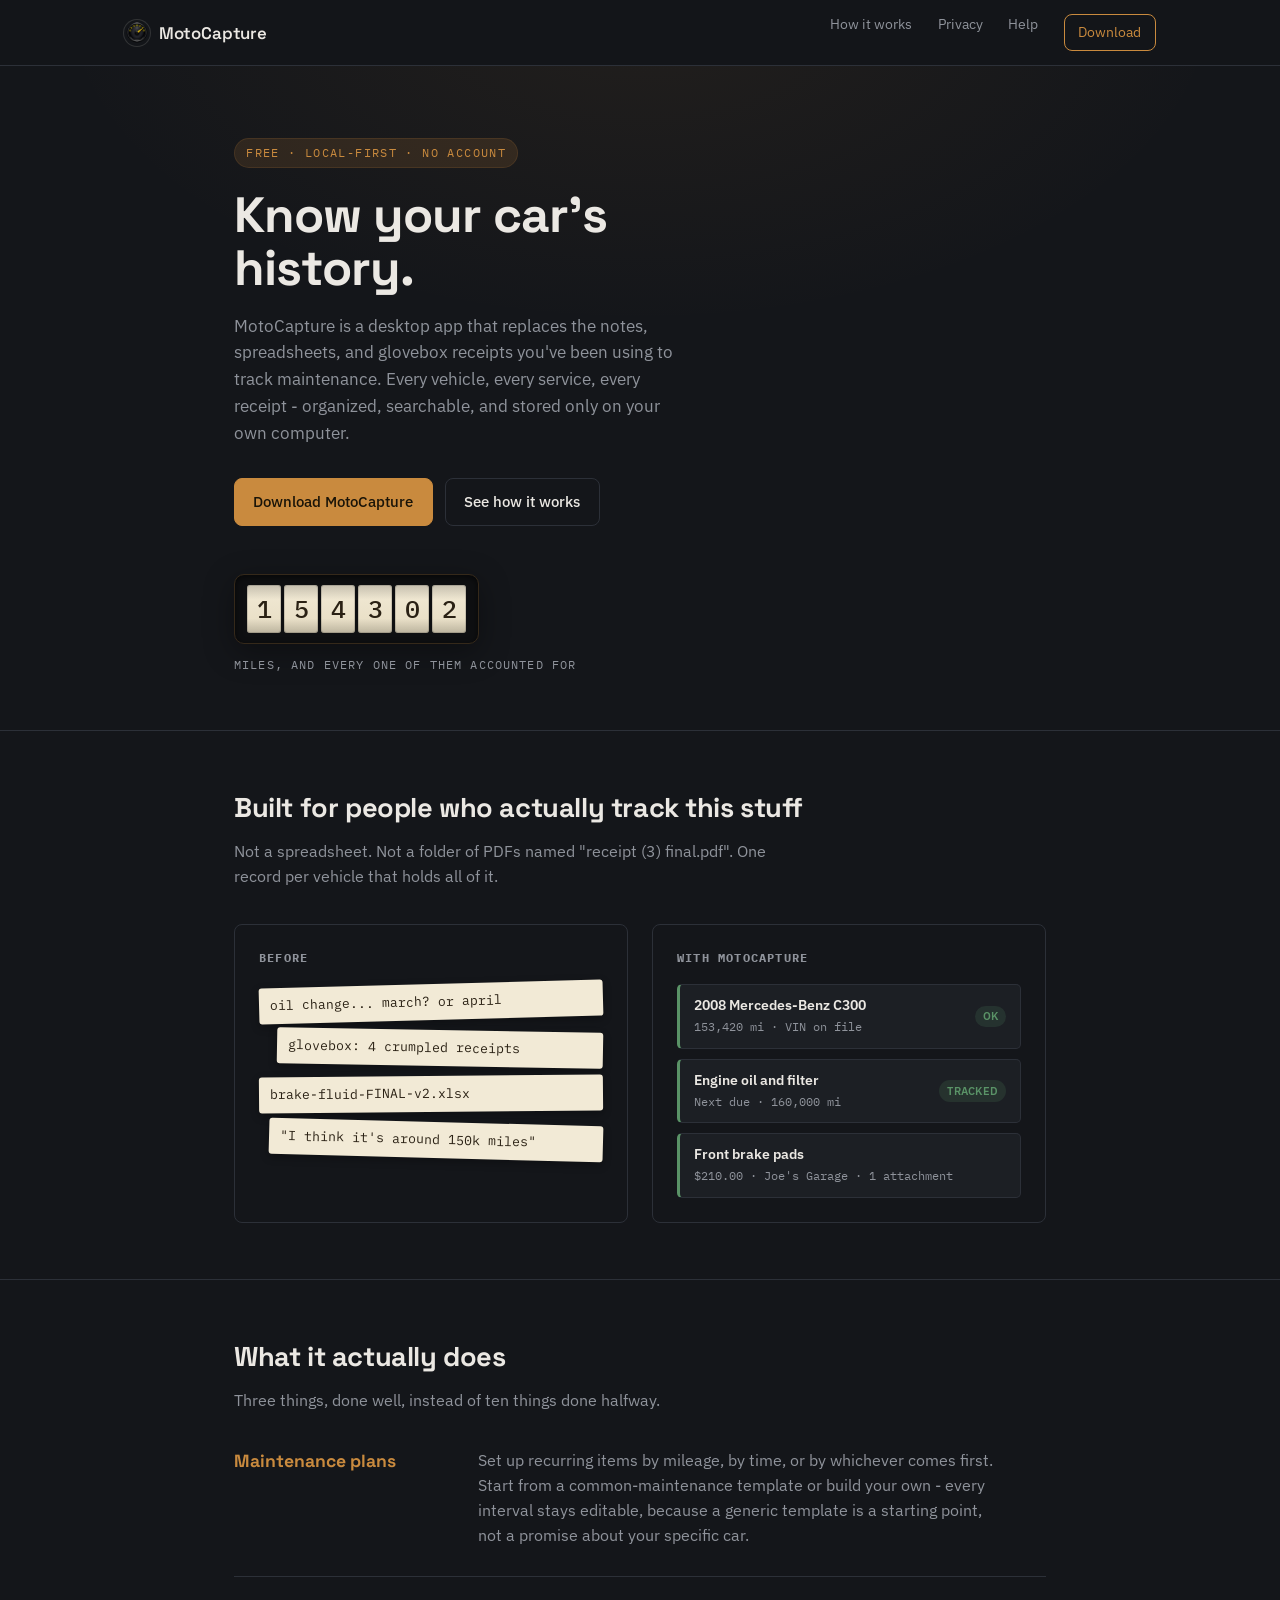
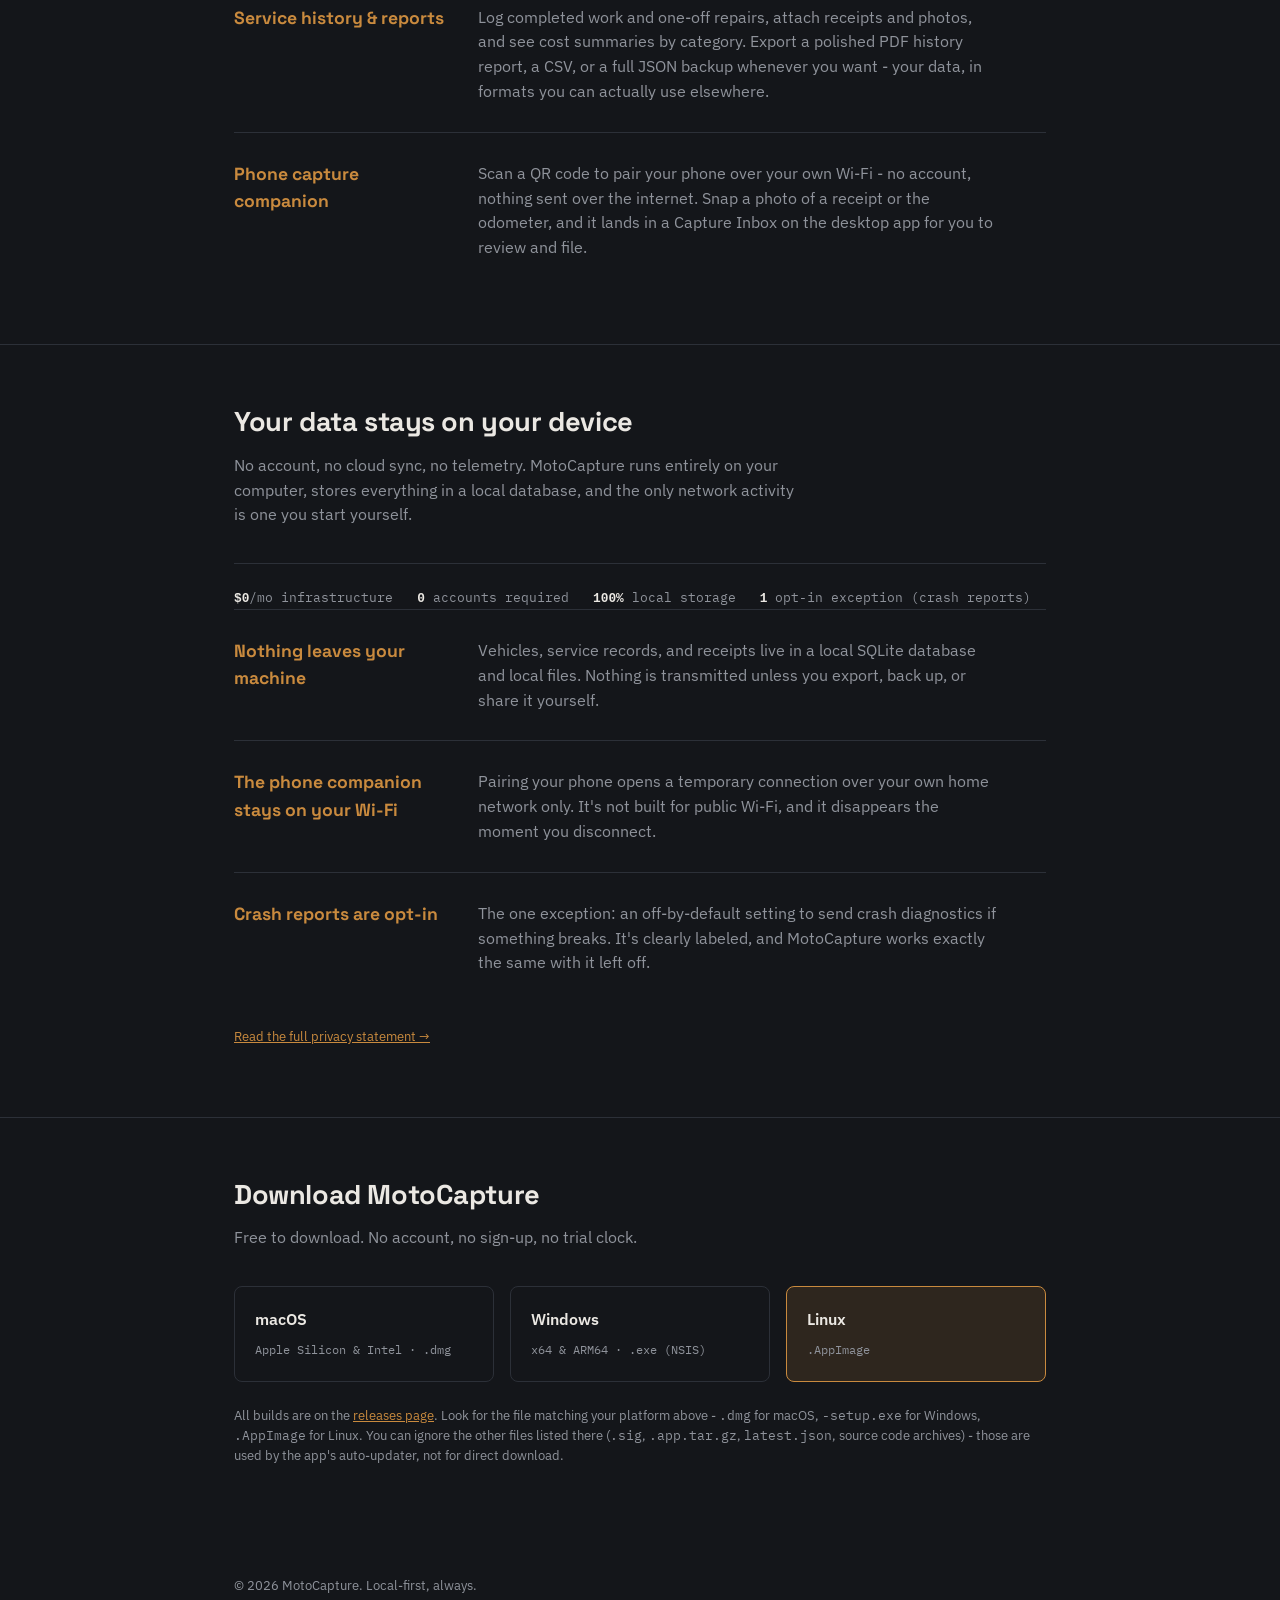
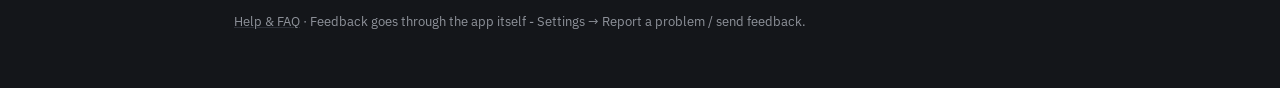
==== commit 8d6d036e: "Add site grid div to index.html Added a site grid div for layout structure." ====
--- a/docs/index.html
+++ b/docs/index.html
@@ -10,6 +10,8 @@
 </head>
 <body>
 
+<div class="site-grid" aria-hidden="true"></div>
+
 <nav class="site-nav">
   <div class="wrap">
     <a class="brand" href="#top">
@@ -26,7 +28,6 @@
 </nav>
 
 <header class="hero" id="top">
-  <div class="hero-grid" aria-hidden="true"></div>
   <div class="wrap">
     <span class="eyebrow">Free · Local-first · No account</span>
     <h1>Know your car's history.</h1>
--- a/docs/style.css
+++ b/docs/style.css
@@ -113,11 +113,38 @@
 /* --- Hero --- */
 
 .hero {
+  position: relative;
+  overflow: hidden;
   padding: 4.5rem 0 3.5rem;
   border-bottom: 1px solid var(--border);
   background:
     radial-gradient(ellipse 900px 500px at 50% -10%, rgba(201, 138, 62, 0.08), transparent 65%),
     var(--bg);
+}
+
+.hero-grid {
+  position: absolute;
+  inset: -10%;
+  opacity: 0.045;
+  background-image:
+    linear-gradient(rgba(232, 230, 226, 0.6) 1px, transparent 1px),
+    linear-gradient(90deg, rgba(232, 230, 226, 0.6) 1px, transparent 1px);
+  background-size: 46px 46px;
+  -webkit-mask-image: radial-gradient(ellipse 65% 60% at 50% 20%, black, transparent 75%);
+  mask-image: radial-gradient(ellipse 65% 60% at 50% 20%, black, transparent 75%);
+  animation: hero-grid-pan 60s linear infinite;
+  pointer-events: none;
+}
+
+@keyframes hero-grid-pan {
+  from { background-position: 0 0; }
+  to { background-position: 460px 460px; }
+}
+
+.hero .wrap { position: relative; z-index: 1; }
+
+@media (prefers-reduced-motion: reduce) {
+  .hero-grid { animation: none; }
 }
 
 .eyebrow {
@@ -242,6 +269,27 @@
   .odometer-digit span { transition: none; }
 }
 
+/* --- Reveal on scroll --- */
+
+.reveal {
+  opacity: 0;
+  transform: translateY(10px);
+  transition: opacity 0.5s ease, transform 0.5s ease;
+}
+
+.reveal.in-view {
+  opacity: 1;
+  transform: translateY(0);
+}
+
+@media (prefers-reduced-motion: reduce) {
+  .reveal {
+    transition: none;
+    opacity: 1;
+    transform: none;
+  }
+}
+
 /* --- Sections --- */
 
 section.block {
@@ -322,9 +370,15 @@
   padding: 0.65rem 0.85rem;
   margin-bottom: 0.6rem;
   font-size: 0.85rem;
+  transition: transform 0.12s ease, border-left-color 0.12s ease;
 }
 
 .mock-row:last-child { margin-bottom: 0; }
+
+.mock-row:hover {
+  transform: translateY(-1px);
+  border-left-color: var(--accent);
+}
 
 .mock-row .mname { font-weight: 600; display: block; }
 .mock-row .mmeta { color: var(--text-muted); font-family: var(--font-mono); font-size: 0.78rem; }
@@ -369,6 +423,28 @@
   max-width: 52ch;
 }
 
+/* Stats strip */
+
+.stats-strip {
+  display: flex;
+  flex-wrap: wrap;
+  gap: 0.5rem 1.5rem;
+  margin-top: 1.75rem;
+  padding-top: 1.5rem;
+  border-top: 1px solid var(--border);
+}
+
+.stats-strip .stat {
+  font-family: var(--font-mono);
+  font-size: 0.8rem;
+  color: var(--text-muted);
+}
+
+.stats-strip .stat strong {
+  color: var(--text);
+  font-weight: 600;
+}
+
 /* Download */
 
 .download-grid {
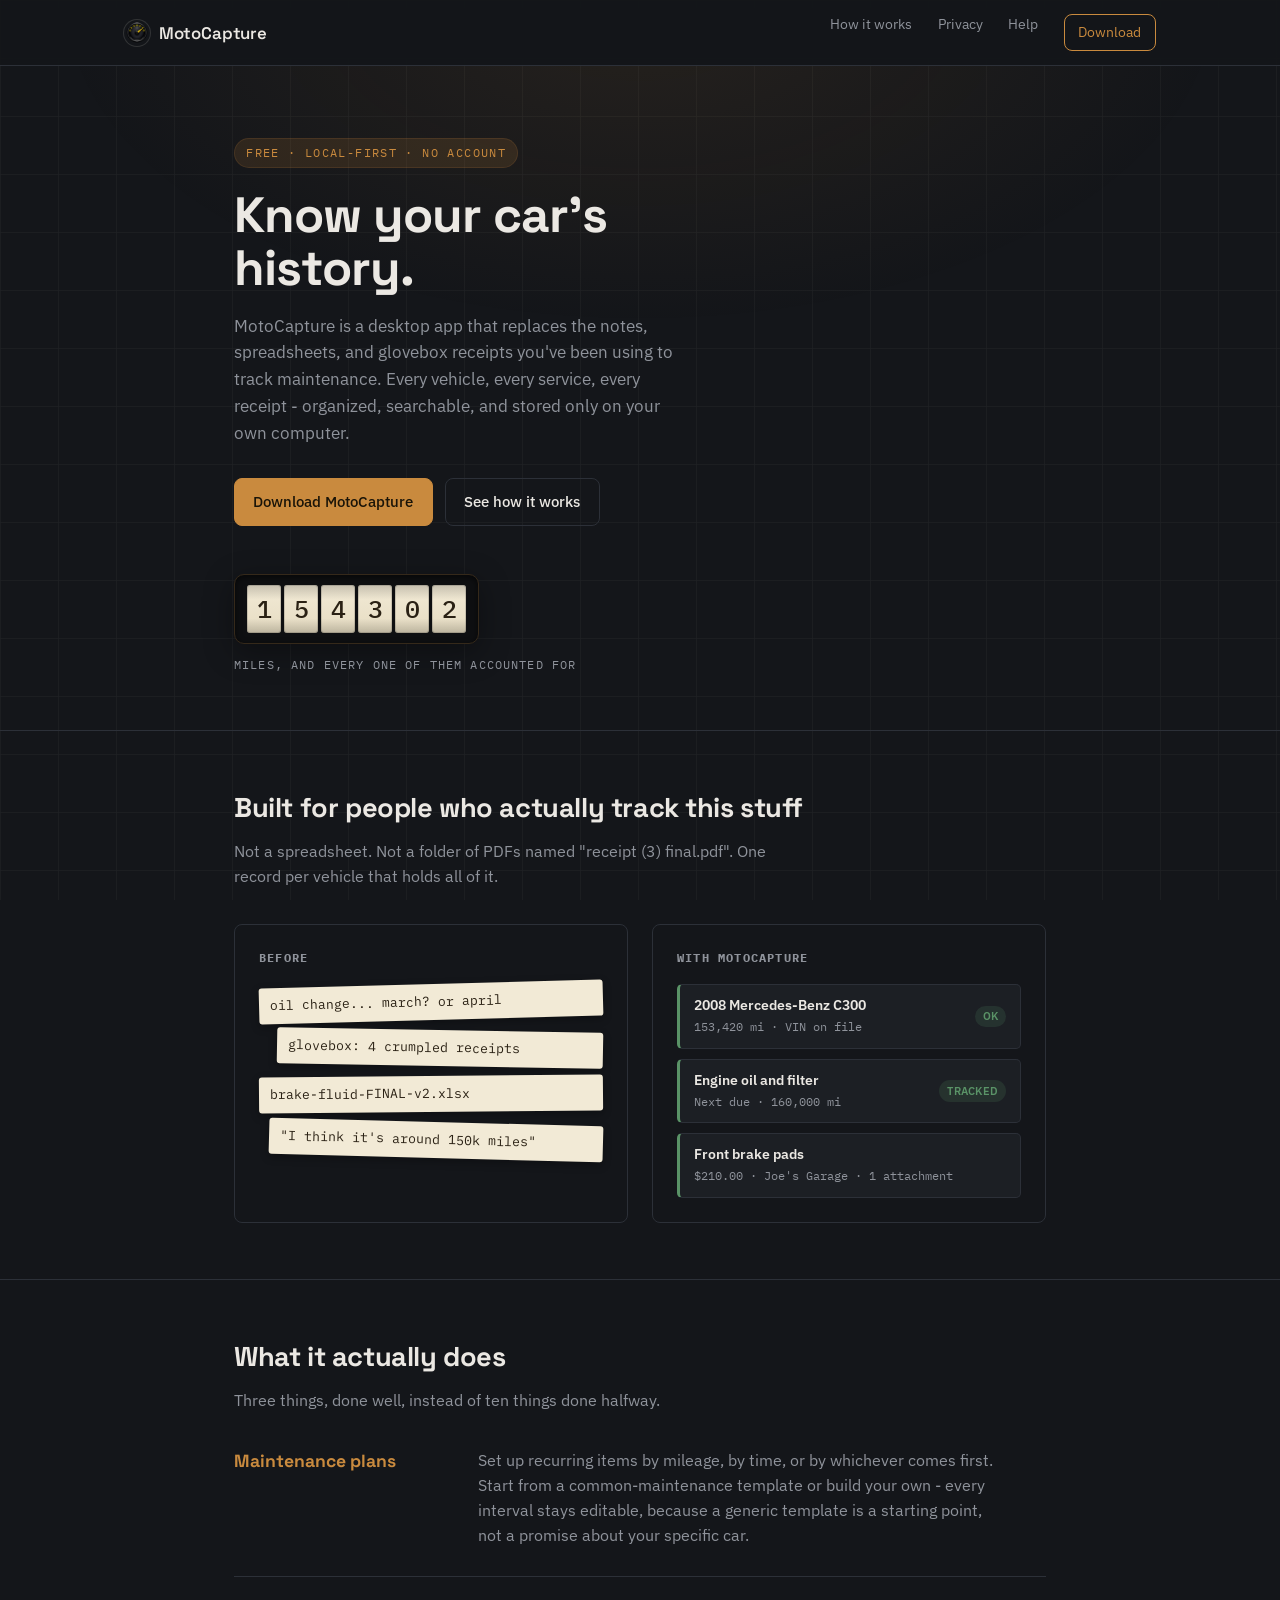
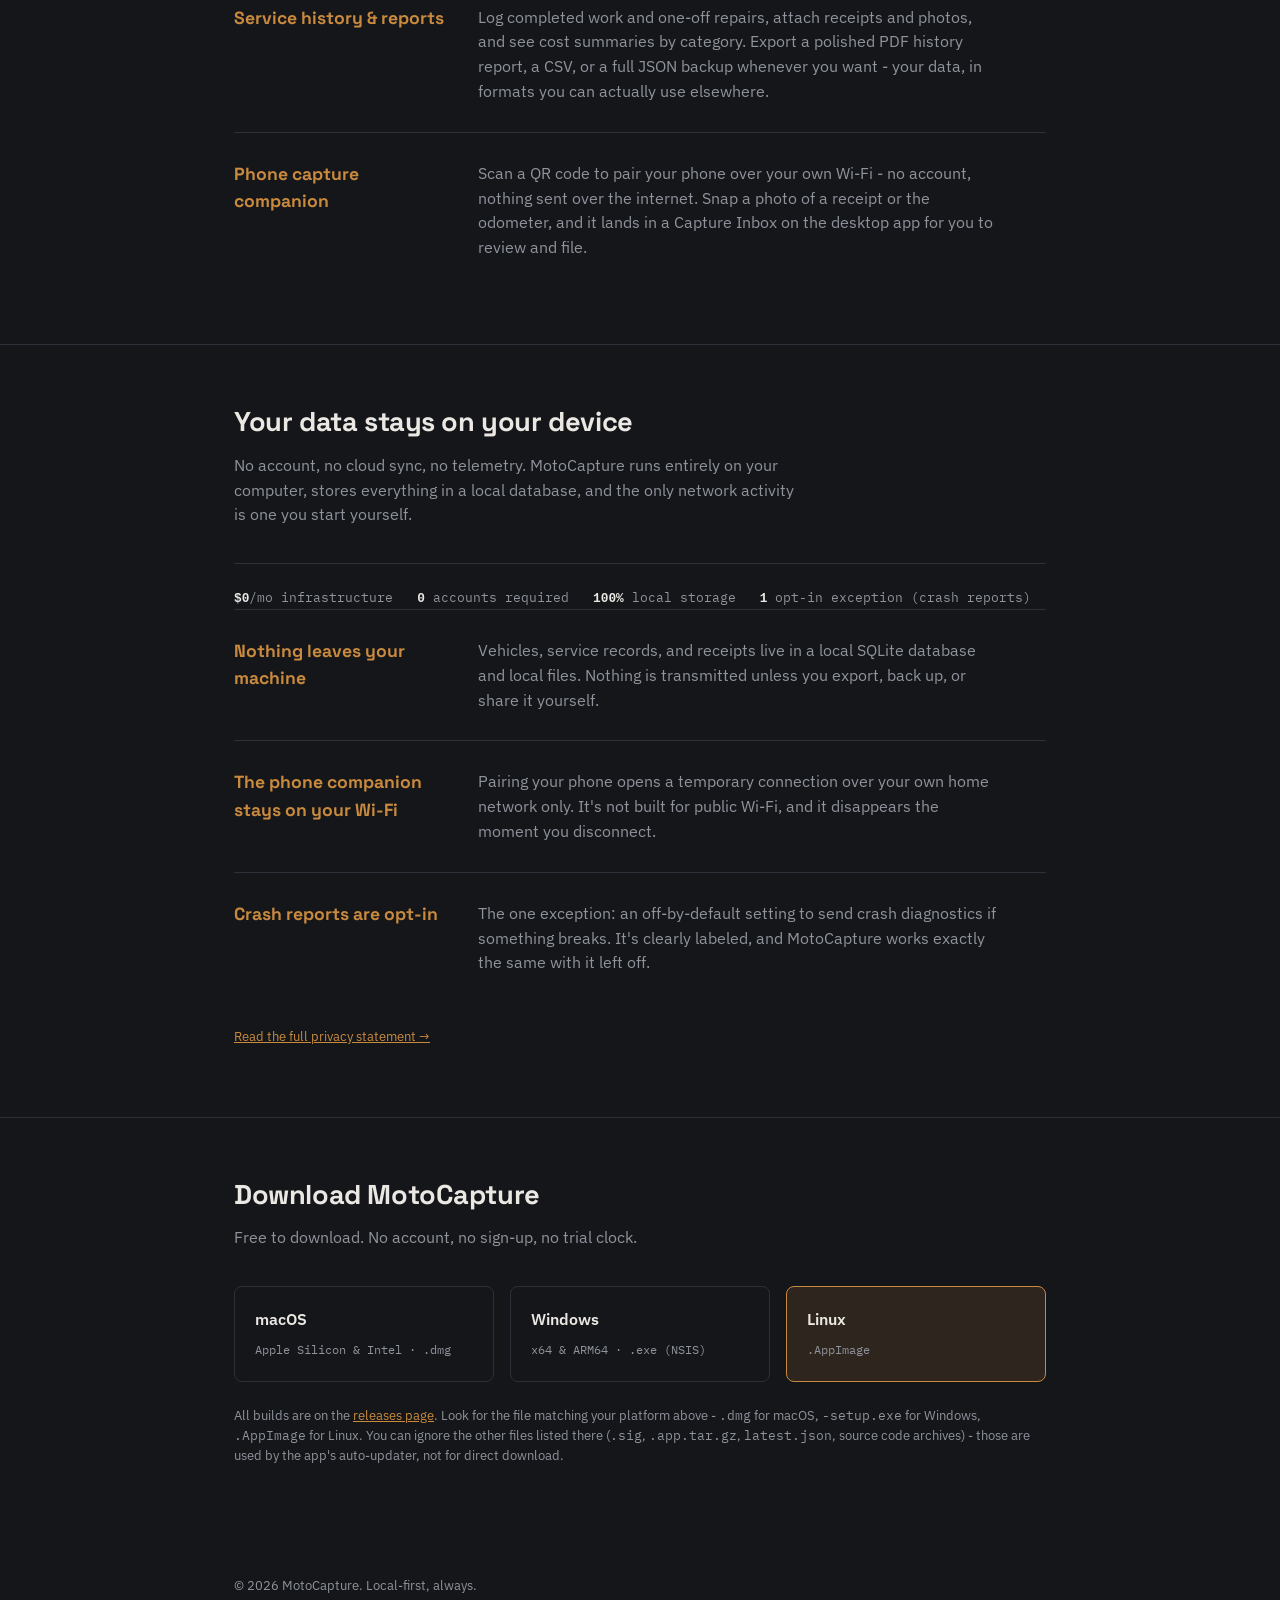
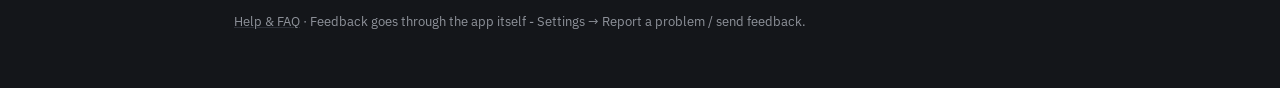
==== commit d38c1bfa: "Simplify scroll reveal comment in index.html Removed comment about reduced-motion users for clarity." ====
--- a/docs/index.html
+++ b/docs/index.html
@@ -261,8 +261,7 @@
     setInterval(increment, 4000);
   })();
 
-  // Reveal cards/rows as they scroll into view. Static (no transition)
-  // for reduced-motion users, matching the odometer script's approach.
+  // Reveal cards/rows as they scroll into view.
   (function revealOnScroll() {
     var prefersReduced = window.matchMedia('(prefers-reduced-motion: reduce)').matches;
     var targets = document.querySelectorAll('.reveal');
--- a/docs/style.css
+++ b/docs/style.css
@@ -110,41 +110,36 @@
   color: var(--accent-hover) !important;
 }
 
+/* --- Site-wide background grid --- */
+
+.site-grid {
+  position: fixed;
+  inset: 0;
+  z-index: -1;
+  opacity: 0.055;
+  background-image:
+    linear-gradient(rgba(232, 230, 226, 0.7) 1px, transparent 1px),
+    linear-gradient(90deg, rgba(232, 230, 226, 0.7) 1px, transparent 1px);
+  background-size: 58px 58px;
+  animation: site-grid-pan 90s linear infinite;
+  pointer-events: none;
+}
+
+@keyframes site-grid-pan {
+  from { background-position: 0 0; }
+  to { background-position: 460px 460px; }
+}
+
+@media (prefers-reduced-motion: reduce) {
+  .site-grid { animation: none; }
+}
+
 /* --- Hero --- */
 
 .hero {
-  position: relative;
-  overflow: hidden;
   padding: 4.5rem 0 3.5rem;
   border-bottom: 1px solid var(--border);
-  background:
-    radial-gradient(ellipse 900px 500px at 50% -10%, rgba(201, 138, 62, 0.08), transparent 65%),
-    var(--bg);
-}
-
-.hero-grid {
-  position: absolute;
-  inset: -10%;
-  opacity: 0.045;
-  background-image:
-    linear-gradient(rgba(232, 230, 226, 0.6) 1px, transparent 1px),
-    linear-gradient(90deg, rgba(232, 230, 226, 0.6) 1px, transparent 1px);
-  background-size: 46px 46px;
-  -webkit-mask-image: radial-gradient(ellipse 65% 60% at 50% 20%, black, transparent 75%);
-  mask-image: radial-gradient(ellipse 65% 60% at 50% 20%, black, transparent 75%);
-  animation: hero-grid-pan 60s linear infinite;
-  pointer-events: none;
-}
-
-@keyframes hero-grid-pan {
-  from { background-position: 0 0; }
-  to { background-position: 460px 460px; }
-}
-
-.hero .wrap { position: relative; z-index: 1; }
-
-@media (prefers-reduced-motion: reduce) {
-  .hero-grid { animation: none; }
+  background: radial-gradient(ellipse 900px 500px at 50% -10%, rgba(201, 138, 62, 0.1), transparent 65%);
 }
 
 .eyebrow {
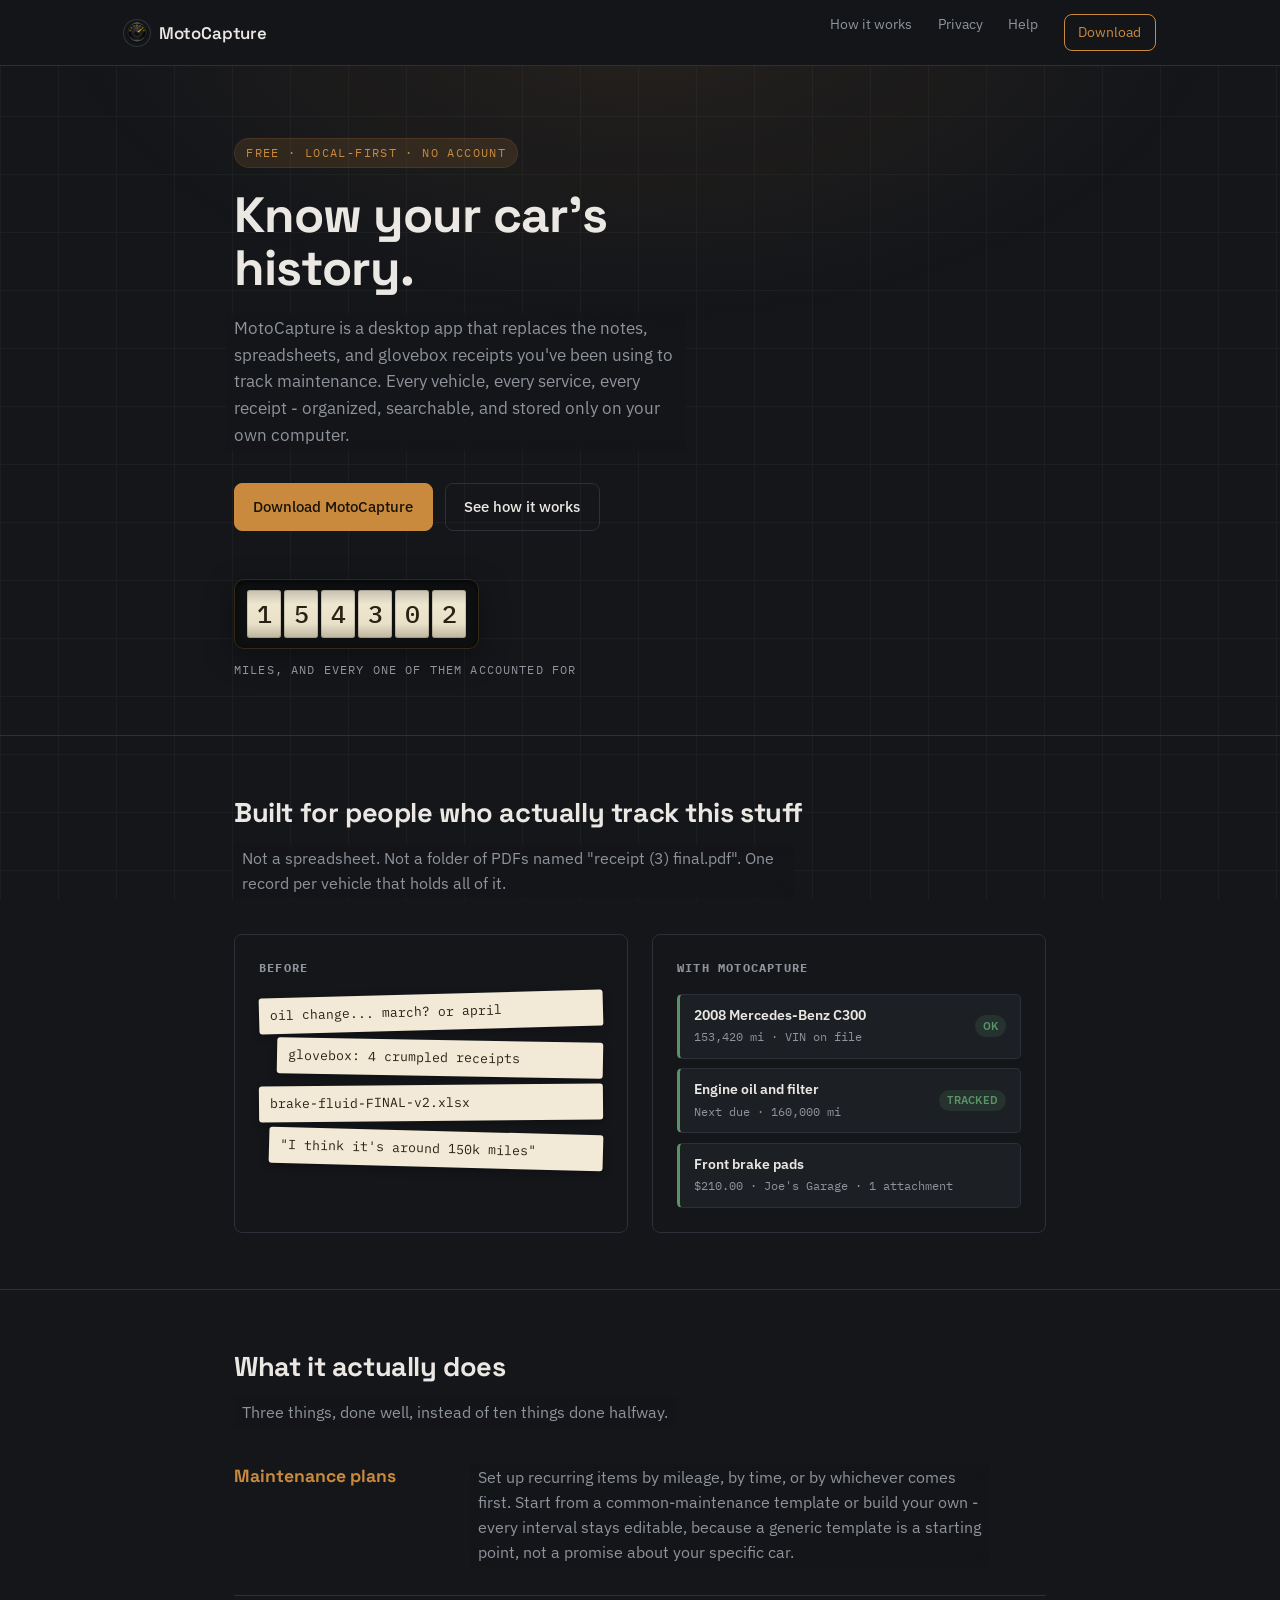
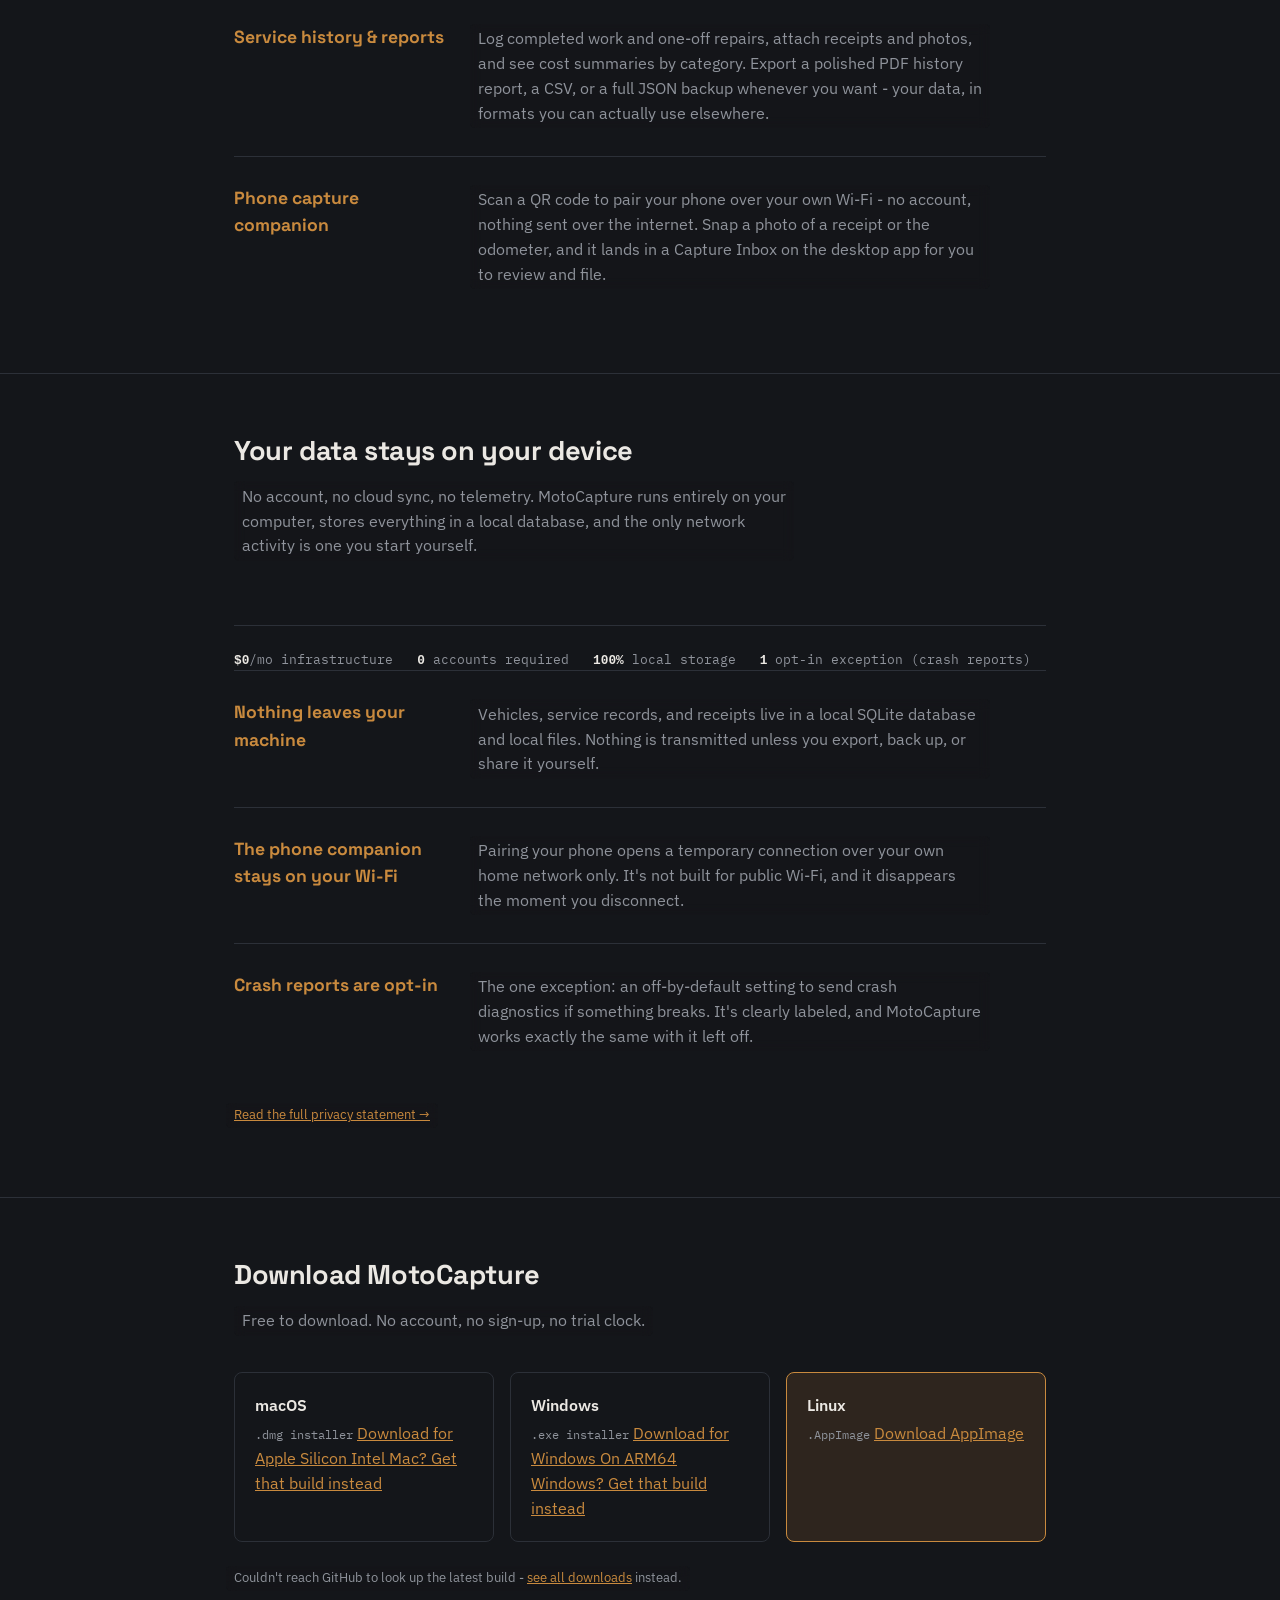
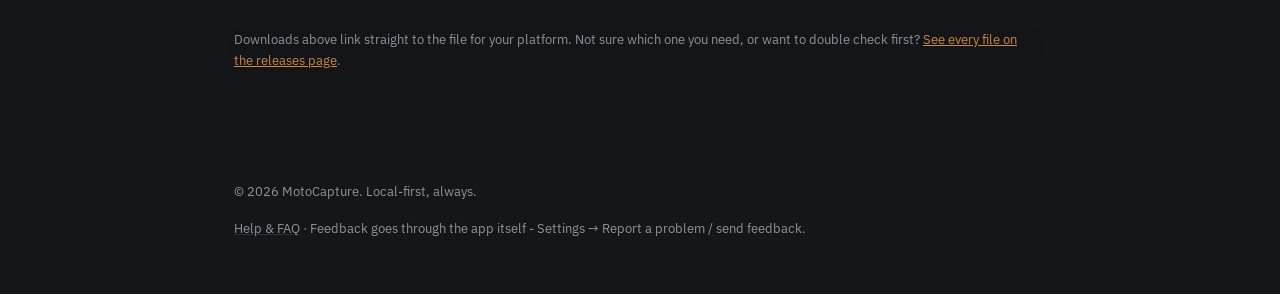
==== commit f0c3940a: "Revamp download section with direct links and OS detection Updated download links and added direct l" ====
--- a/docs/index.html
+++ b/docs/index.html
@@ -186,28 +186,46 @@
     <p class="section-lede">Free to download. No account, no sign-up, no trial clock.</p>
 
     <div class="download-grid" id="download-grid">
-      <a class="download-card reveal" data-os="mac" href="https://github.com/JaggerO/motocapture-releases/releases/latest">
+      <div class="download-card reveal" data-os="mac">
         <span class="os">macOS</span>
-        <span class="fmt">Apple Silicon &amp; Intel · .dmg</span>
-      </a>
-      <a class="download-card reveal" data-os="windows" href="https://github.com/JaggerO/motocapture-releases/releases/latest">
+        <span class="fmt">.dmg installer</span>
+        <a class="download-btn" data-asset="mac-arm" href="https://github.com/JaggerO/motocapture-releases/releases/latest">
+          Download for Apple Silicon
+        </a>
+        <a class="download-alt" data-asset="mac-intel" href="https://github.com/JaggerO/motocapture-releases/releases/latest">
+          Intel Mac? Get that build instead
+        </a>
+      </div>
+
+      <div class="download-card reveal" data-os="windows">
         <span class="os">Windows</span>
-        <span class="fmt">x64 &amp; ARM64 · .exe (NSIS)</span>
-      </a>
-      <a class="download-card reveal" data-os="linux" href="https://github.com/JaggerO/motocapture-releases/releases/latest">
+        <span class="fmt">.exe installer</span>
+        <a class="download-btn" data-asset="win-x64" href="https://github.com/JaggerO/motocapture-releases/releases/latest">
+          Download for Windows
+        </a>
+        <a class="download-alt" data-asset="win-arm" href="https://github.com/JaggerO/motocapture-releases/releases/latest">
+          On ARM64 Windows? Get that build instead
+        </a>
+      </div>
+
+      <div class="download-card reveal" data-os="linux">
         <span class="os">Linux</span>
         <span class="fmt">.AppImage</span>
-      </a>
-    </div>
+        <a class="download-btn" data-asset="linux-appimage" href="https://github.com/JaggerO/motocapture-releases/releases/latest">
+          Download AppImage
+        </a>
+      </div>
+    </div>
+
+    <p class="fineprint" id="download-fallback-note" hidden>
+      Couldn't reach GitHub to look up the latest build -
+      <a href="https://github.com/JaggerO/motocapture-releases/releases/latest">see all downloads</a> instead.
+    </p>
 
     <p class="fineprint">
-      All builds are on the
-      <a href="https://github.com/JaggerO/motocapture-releases/releases/latest">releases page</a>.
-      Look for the file matching your platform above - <code class="mono">.dmg</code> for macOS,
-      <code class="mono">-setup.exe</code> for Windows, <code class="mono">.AppImage</code> for
-      Linux. You can ignore the other files listed there (<code class="mono">.sig</code>,
-      <code class="mono">.app.tar.gz</code>, <code class="mono">latest.json</code>, source code
-      archives) - those are used by the app's auto-updater, not for direct download.
+      Downloads above link straight to the file for your platform. Not sure which one you need,
+      or want to double check first?
+      <a href="https://github.com/JaggerO/motocapture-releases/releases/latest">See every file on the releases page</a>.
     </p>
   </div>
 </section>
@@ -225,9 +243,104 @@
 <script>
   document.getElementById('year').textContent = new Date().getFullYear();
 
-  // Highlights the download card matching the visitor's OS - doesn't
-  // change where any button links to (every card points at the same
-  // releases page), just points at the likely-right one.
+  // Resolves each download button to a direct link for the *current*
+  // latest release. Asset filenames embed the version number
+  // (MotoCapture_0.1.7_x64.dmg) and change every release, so a
+  // hardcoded URL would go stale the moment a new version ships.
+  // Matched by stable filename suffix rather than the full name, so
+  // this keeps working across version bumps without any edits here.
+  (function wireUpDownloads() {
+    var ASSET_PATTERNS = {
+      'mac-arm': /_aarch64\.dmg$/,
+      'mac-intel': /_x64\.dmg$/,
+      'win-x64': /_x64-setup\.exe$/,
+      'win-arm': /_arm64-setup\.exe$/,
+      'linux-appimage': /_amd64\.AppImage$/
+    };
+
+    fetch('https://api.github.com/repos/JaggerO/motocapture-releases/releases/latest')
+      .then(function (res) {
+        if (!res.ok) throw new Error('GitHub API returned ' + res.status);
+        return res.json();
+      })
+      .then(function (release) {
+        var assets = release.assets || [];
+
+        Object.keys(ASSET_PATTERNS).forEach(function (key) {
+          var pattern = ASSET_PATTERNS[key];
+          var match = assets.filter(function (a) { return pattern.test(a.name); })[0];
+          if (!match) return; // leave the releases-page fallback link in place
+
+          var els = document.querySelectorAll('[data-asset="' + key + '"]');
+          for (var i = 0; i < els.length; i++) {
+            els[i].href = match.browser_download_url;
+          }
+        });
+      })
+      .catch(function () {
+        var note = document.getElementById('download-fallback-note');
+        if (note) note.hidden = false;
+      });
+  })();
+
+  // Best-effort "which button looks primary" - OS is reliable, CPU
+  // architecture mostly isn't (Safari/Firefox expose neither GPU
+  // renderer strings nor UA-CH architecture), so this only ever
+  // relabels/reclasses the two links for a given OS card. Both always
+  // link somewhere real; nothing is hidden or disabled.
+  (function detectRecommendedArch() {
+    function promoteToPrimary(altKey, btnKey, primaryLabel, altLabel) {
+      var btn = document.querySelector('[data-asset="' + btnKey + '"]');
+      var alt = document.querySelector('[data-asset="' + altKey + '"]');
+      if (!btn || !alt) return;
+
+      alt.className = 'download-alt';
+      btn.className = 'download-btn';
+      btn.textContent = primaryLabel;
+      alt.textContent = altLabel;
+    }
+
+    var ua = navigator.userAgent;
+
+    if (/Mac/.test(ua)) {
+      try {
+        var canvas = document.createElement('canvas');
+        var gl = canvas.getContext('webgl') || canvas.getContext('experimental-webgl');
+        var dbg = gl && gl.getExtension('WEBGL_debug_renderer_info');
+        var renderer = dbg ? gl.getParameter(dbg.UNMASKED_RENDERER_WEBGL) : '';
+
+        if (/Intel|AMD|Radeon/i.test(renderer)) {
+          promoteToPrimary(
+            'mac-arm', 'mac-intel',
+            'Download for Intel Mac',
+            'Apple Silicon? Get that build instead'
+          );
+        }
+        // Undetected, or an Apple GPU string - Apple Silicon stays the
+        // default primary button, which is correct either way.
+      } catch (e) {
+        // Best-effort - default markup (Apple Silicon primary) stands.
+      }
+    }
+
+    if (/Win/.test(ua) && navigator.userAgentData && navigator.userAgentData.getHighEntropyValues) {
+      navigator.userAgentData.getHighEntropyValues(['architecture'])
+        .then(function (info) {
+          if (info.architecture === 'arm') {
+            promoteToPrimary(
+              'win-x64', 'win-arm',
+              'Download for Windows (ARM64)',
+              'x64 Windows? Get that build instead'
+            );
+          }
+        })
+        .catch(function () {
+          // Best-effort - default markup (x64 primary) stands.
+        });
+    }
+  })();
+
+  // Highlights the whole card matching the visitor's OS.
   (function highlightPlatform() {
     var ua = navigator.userAgent;
     var os = /Mac/.test(ua) ? 'mac' : /Win/.test(ua) ? 'windows' : /Linux/.test(ua) ? 'linux' : null;
@@ -236,8 +349,7 @@
     if (card) card.classList.add('recommended');
   })();
 
-  // Ambient odometer tick - a slow, occasional increment, not a fast
-  // arcade-style counter. Frozen for reduced-motion users.
+  // Ambient odometer tick
   (function tickOdometer() {
     var prefersReduced = window.matchMedia('(prefers-reduced-motion: reduce)').matches;
     if (prefersReduced) return;
--- a/docs/style.css
+++ b/docs/style.css
@@ -547,3 +547,96 @@
   color: var(--text-muted);
   margin: 0 0 2rem;
 }
+
+/* --- Text legibility over the background grid --- */
+
+.hero p.lede,
+.section-lede,
+.feature-row p,
+.legal-section p,
+.fineprint,
+p.page-lede {
+  display: inline-block;
+  background: rgba(20, 22, 26, 0.45);
+  backdrop-filter: blur(6px);
+  -webkit-backdrop-filter: blur(6px);
+  padding: 0.15rem 0.5rem;
+  margin-left: -0.5rem;
+  border-radius: 5px;
+}
+
+/* --- Mobile --- */
+
+@media (max-width: 640px) {
+  .wrap {
+    padding: 0 1.1rem;
+  }
+
+  .site-nav .wrap {
+    flex-wrap: wrap;
+    justify-content: center;
+    row-gap: 0.55rem;
+    padding-top: 0.75rem;
+    padding-bottom: 0.75rem;
+  }
+
+  .nav-links {
+    width: 100%;
+    justify-content: center;
+    flex-wrap: wrap;
+    gap: 0.5rem 1.1rem;
+    font-size: 0.82rem;
+  }
+
+  .nav-cta {
+    padding: 0.35rem 0.75rem;
+  }
+
+  .hero {
+    padding: 2.75rem 0 2.25rem;
+  }
+
+  .hero p.lede {
+    font-size: 1rem;
+  }
+
+  .hero-ctas {
+    margin-bottom: 2rem;
+  }
+
+  .btn {
+    flex: 1 1 auto;
+    justify-content: center;
+  }
+
+  .odometer {
+    padding: 8px 9px;
+    gap: 2px;
+  }
+
+  .odometer-digit {
+    width: 26px;
+    height: 38px;
+  }
+
+  .odometer-digit span {
+    font-size: 1.25rem;
+  }
+
+  section.block {
+    padding: 2.5rem 0;
+  }
+
+  .compare-col {
+    padding: 1.1rem;
+  }
+
+  .feature-row {
+    padding: 1.25rem 0;
+  }
+
+  h1.page-title {
+    margin-top: 2rem;
+    font-size: 1.6rem;
+  }
+}
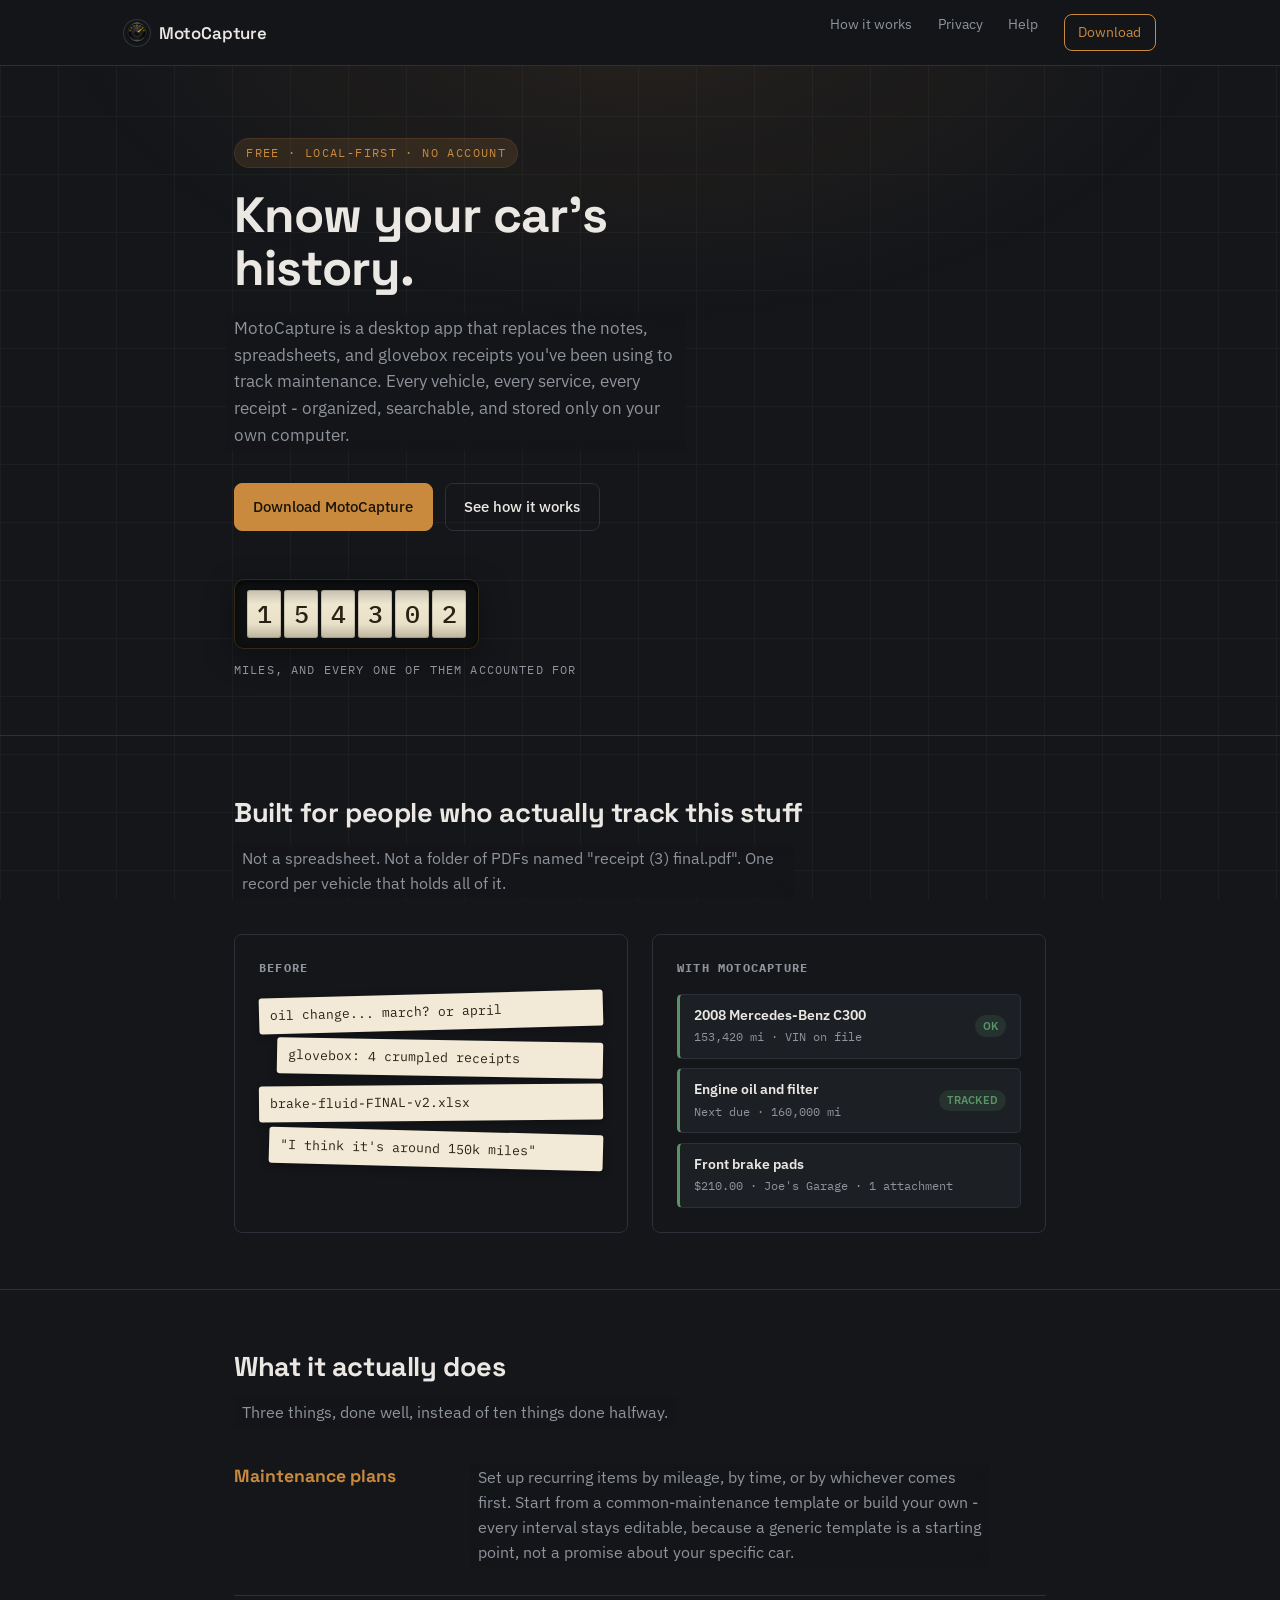
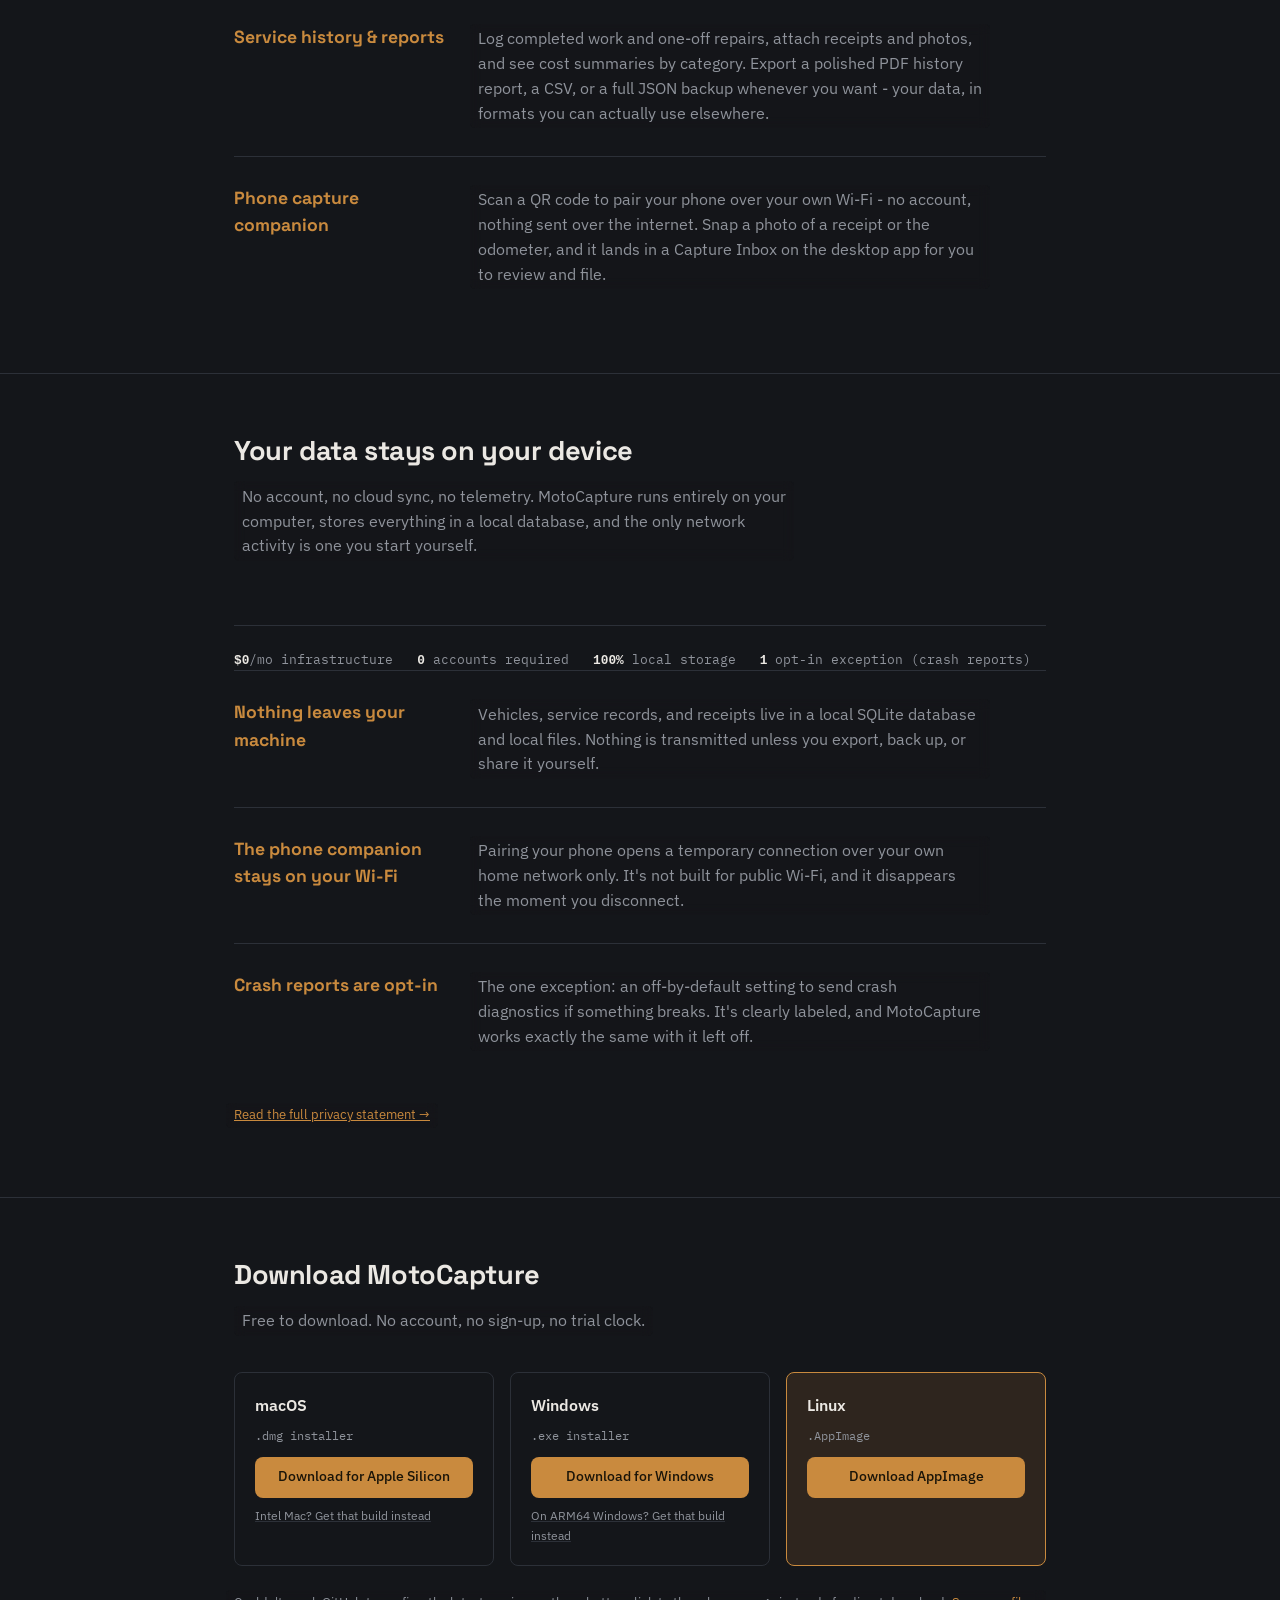
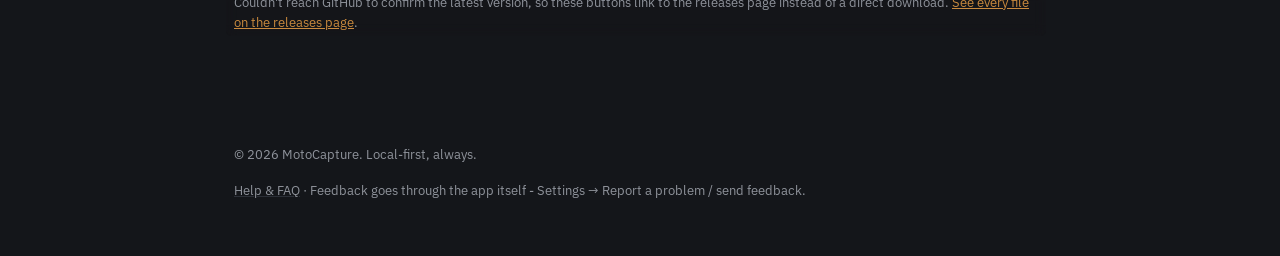
==== commit 3f1b5229: "Update download notes and improve download handling Removed outdated download fallback note and upda" ====
--- a/docs/index.html
+++ b/docs/index.html
@@ -217,14 +217,9 @@
       </div>
     </div>
 
-    <p class="fineprint" id="download-fallback-note" hidden>
-      Couldn't reach GitHub to look up the latest build -
-      <a href="https://github.com/JaggerO/motocapture-releases/releases/latest">see all downloads</a> instead.
-    </p>
-
-    <p class="fineprint">
-      Downloads above link straight to the file for your platform. Not sure which one you need,
-      or want to double check first?
+    <p class="fineprint" id="download-note">
+      Downloads above link straight to the file for your platform. Not sure which one you
+      need, or want to double check first?
       <a href="https://github.com/JaggerO/motocapture-releases/releases/latest">See every file on the releases page</a>.
     </p>
   </div>
@@ -243,21 +238,37 @@
 <script>
   document.getElementById('year').textContent = new Date().getFullYear();
 
-  // Resolves each download button to a direct link for the *current*
-  // latest release. Asset filenames embed the version number
-  // (MotoCapture_0.1.7_x64.dmg) and change every release, so a
-  // hardcoded URL would go stale the moment a new version ships.
-  // Matched by stable filename suffix rather than the full name, so
-  // this keeps working across version bumps without any edits here.
-  (function wireUpDownloads() {
-    var ASSET_PATTERNS = {
-      'mac-arm': /_aarch64\.dmg$/,
-      'mac-intel': /_x64\.dmg$/,
-      'win-x64': /_x64-setup\.exe$/,
-      'win-arm': /_arm64-setup\.exe$/,
-      'linux-appimage': /_amd64\.AppImage$/
-    };
-
+  var LABELS = {
+    'mac-arm': { primary: 'Download for Apple Silicon', alt: 'Apple Silicon? Get that build instead' },
+    'mac-intel': { primary: 'Download for Intel Mac', alt: 'Intel Mac? Get that build instead' },
+    'win-x64': { primary: 'Download for Windows', alt: 'x64 Windows? Get that build instead' },
+    'win-arm': { primary: 'Download for Windows (ARM64)', alt: 'ARM64 Windows? Get that build instead' }
+  };
+
+  var ASSET_PATTERNS = {
+    'mac-arm': /_aarch64\.dmg$/,
+    'mac-intel': /_x64\.dmg$/,
+    'win-x64': /_x64-setup\.exe$/,
+    'win-arm': /_arm64-setup\.exe$/,
+    'linux-appimage': /_amd64\.AppImage$/
+  };
+
+  var assetUrls = {}; // populated once the GitHub API call resolves
+
+  var RELEASES_URL = 'https://github.com/JaggerO/motocapture-releases/releases/latest';
+
+  function refreshHrefs() {
+    document.querySelectorAll('[data-asset]').forEach(function (el) {
+      var key = el.getAttribute('data-asset');
+      el.href = assetUrls[key] || RELEASES_URL;
+    });
+  }
+
+  // Resolves asset filenames for the *current* latest release. Asset
+  // filenames embed the version number (MotoCapture_0.1.7_x64.dmg) and
+  // change every release, so a hardcoded URL would go stale the moment
+  // a new version ships. Matched by stable filename suffix instead.
+  function wireUpDownloads() {
     fetch('https://api.github.com/repos/JaggerO/motocapture-releases/releases/latest')
       .then(function (res) {
         if (!res.ok) throw new Error('GitHub API returned ' + res.status);
@@ -269,40 +280,47 @@
         Object.keys(ASSET_PATTERNS).forEach(function (key) {
           var pattern = ASSET_PATTERNS[key];
           var match = assets.filter(function (a) { return pattern.test(a.name); })[0];
-          if (!match) return; // leave the releases-page fallback link in place
-
-          var els = document.querySelectorAll('[data-asset="' + key + '"]');
-          for (var i = 0; i < els.length; i++) {
-            els[i].href = match.browser_download_url;
-          }
+          if (match) assetUrls[key] = match.browser_download_url;
         });
+
+        refreshHrefs();
       })
       .catch(function () {
-        var note = document.getElementById('download-fallback-note');
-        if (note) note.hidden = false;
+        var note = document.getElementById('download-note');
+        if (note) {
+          note.innerHTML =
+            'Couldn\'t reach GitHub to confirm the latest version, so these buttons link to the releases page instead of a direct download. ' +
+            '<a href="' + RELEASES_URL + '">See every file on the releases page</a>.';
+        }
       });
-  })();
-
-  // Best-effort "which button looks primary" - OS is reliable, CPU
-  // architecture mostly isn't (Safari/Firefox expose neither GPU
-  // renderer strings nor UA-CH architecture), so this only ever
-  // relabels/reclasses the two links for a given OS card. Both always
-  // link somewhere real; nothing is hidden or disabled.
-  (function detectRecommendedArch() {
-    function promoteToPrimary(altKey, btnKey, primaryLabel, altLabel) {
-      var btn = document.querySelector('[data-asset="' + btnKey + '"]');
-      var alt = document.querySelector('[data-asset="' + altKey + '"]');
-      if (!btn || !alt) return;
-
-      alt.className = 'download-alt';
-      btn.className = 'download-btn';
-      btn.textContent = primaryLabel;
-      alt.textContent = altLabel;
+  }
+
+  // Best-effort "which download is recommended" - OS is reliable, CPU
+  // architecture mostly isn't (Safari/Firefox expose neither a GPU
+  // renderer string nor UA-CH architecture), so this degrades to a
+  // sane default rather than guessing wrong.
+  function applyRecommendation(card, primaryKey, altKey) {
+    var btn = card.querySelector('.download-btn');
+    var alt = card.querySelector('.download-alt');
+    if (!btn) return;
+
+    btn.setAttribute('data-asset', primaryKey);
+    btn.textContent = LABELS[primaryKey].primary;
+
+    if (alt && altKey) {
+      alt.setAttribute('data-asset', altKey);
+      alt.textContent = LABELS[altKey].alt;
     }
 
+    refreshHrefs();
+  }
+
+  function detectRecommendedArch() {
     var ua = navigator.userAgent;
-
-    if (/Mac/.test(ua)) {
+    var macCard = document.querySelector('.download-card[data-os="mac"]');
+    var winCard = document.querySelector('.download-card[data-os="windows"]');
+
+    if (macCard && /Mac/.test(ua)) {
       try {
         var canvas = document.createElement('canvas');
         var gl = canvas.getContext('webgl') || canvas.getContext('experimental-webgl');
@@ -310,46 +328,40 @@
         var renderer = dbg ? gl.getParameter(dbg.UNMASKED_RENDERER_WEBGL) : '';
 
         if (/Intel|AMD|Radeon/i.test(renderer)) {
-          promoteToPrimary(
-            'mac-arm', 'mac-intel',
-            'Download for Intel Mac',
-            'Apple Silicon? Get that build instead'
-          );
+          applyRecommendation(macCard, 'mac-intel', 'mac-arm');
         }
         // Undetected, or an Apple GPU string - Apple Silicon stays the
-        // default primary button, which is correct either way.
+        // default primary slot, which is correct either way.
       } catch (e) {
-        // Best-effort - default markup (Apple Silicon primary) stands.
+        // Best-effort - default assignment stands.
       }
     }
 
-    if (/Win/.test(ua) && navigator.userAgentData && navigator.userAgentData.getHighEntropyValues) {
+    if (winCard && /Win/.test(ua) && navigator.userAgentData && navigator.userAgentData.getHighEntropyValues) {
       navigator.userAgentData.getHighEntropyValues(['architecture'])
         .then(function (info) {
           if (info.architecture === 'arm') {
-            promoteToPrimary(
-              'win-x64', 'win-arm',
-              'Download for Windows (ARM64)',
-              'x64 Windows? Get that build instead'
-            );
+            applyRecommendation(winCard, 'win-arm', 'win-x64');
           }
         })
         .catch(function () {
-          // Best-effort - default markup (x64 primary) stands.
+          // Best-effort - default assignment (x64) stands.
         });
     }
-  })();
-
-  // Highlights the whole card matching the visitor's OS.
-  (function highlightPlatform() {
+  }
+
+  function highlightPlatform() {
     var ua = navigator.userAgent;
     var os = /Mac/.test(ua) ? 'mac' : /Win/.test(ua) ? 'windows' : /Linux/.test(ua) ? 'linux' : null;
     if (!os) return;
     var card = document.querySelector('.download-card[data-os="' + os + '"]');
     if (card) card.classList.add('recommended');
-  })();
-
-  // Ambient odometer tick
+  }
+
+  detectRecommendedArch();
+  wireUpDownloads();
+  highlightPlatform();
+
   (function tickOdometer() {
     var prefersReduced = window.matchMedia('(prefers-reduced-motion: reduce)').matches;
     if (prefersReduced) return;
@@ -366,14 +378,13 @@
         el.textContent = String(next);
         el.style.transform = 'translateY(-4px)';
         setTimeout(function (e) { e.style.transform = 'translateY(0)'; }, 120, el);
-        if (next !== 0) break; // only carry into the next wheel on rollover
+        if (next !== 0) break;
       }
     }
 
     setInterval(increment, 4000);
   })();
 
-  // Reveal cards/rows as they scroll into view.
   (function revealOnScroll() {
     var prefersReduced = window.matchMedia('(prefers-reduced-motion: reduce)').matches;
     var targets = document.querySelectorAll('.reveal');
--- a/docs/style.css
+++ b/docs/style.css
@@ -450,20 +450,48 @@
 
 .download-card {
   flex: 1 1 220px;
+  display: flex;
+  flex-direction: column;
+  gap: 0.55rem;
   border: 1px solid var(--border);
   border-radius: var(--radius);
   padding: 1.25rem;
+  transition: border-color 0.12s ease, background 0.12s ease;
+}
+
+.download-card:hover { border-color: var(--accent); background: var(--surface); }
+
+.download-card.recommended { border-color: var(--accent); background: var(--accent-muted); }
+
+.download-card .os { font-weight: 600; display: block; }
+.download-card .fmt { font-family: var(--font-mono); font-size: 0.78rem; color: var(--text-muted); margin-bottom: 0.15rem; }
+
+.download-btn {
+  display: inline-flex;
+  align-items: center;
+  justify-content: center;
+  text-align: center;
+  font-family: var(--font-body);
+  font-size: 0.88rem;
+  font-weight: 500;
   text-decoration: none;
-  color: var(--text) !important;
-  transition: border-color 0.12s ease, background 0.12s ease;
-}
-
-.download-card:hover { border-color: var(--accent); background: var(--surface); }
-
-.download-card.recommended { border-color: var(--accent); background: var(--accent-muted); }
-
-.download-card .os { font-weight: 600; display: block; margin-bottom: 0.25rem; }
-.download-card .fmt { font-family: var(--font-mono); font-size: 0.78rem; color: var(--text-muted); }
+  color: #1a1408 !important;
+  background: var(--accent);
+  border-radius: var(--radius);
+  padding: 0.6rem 0.9rem;
+  transition: background 0.12s ease;
+}
+
+.download-btn:hover { background: var(--accent-hover); }
+
+.download-alt {
+  font-size: 0.78rem;
+  color: var(--text-muted) !important;
+  text-decoration: underline;
+  text-decoration-color: var(--border);
+}
+
+.download-alt:hover { color: var(--text) !important; }
 
 .fineprint {
   margin-top: 1.5rem;
